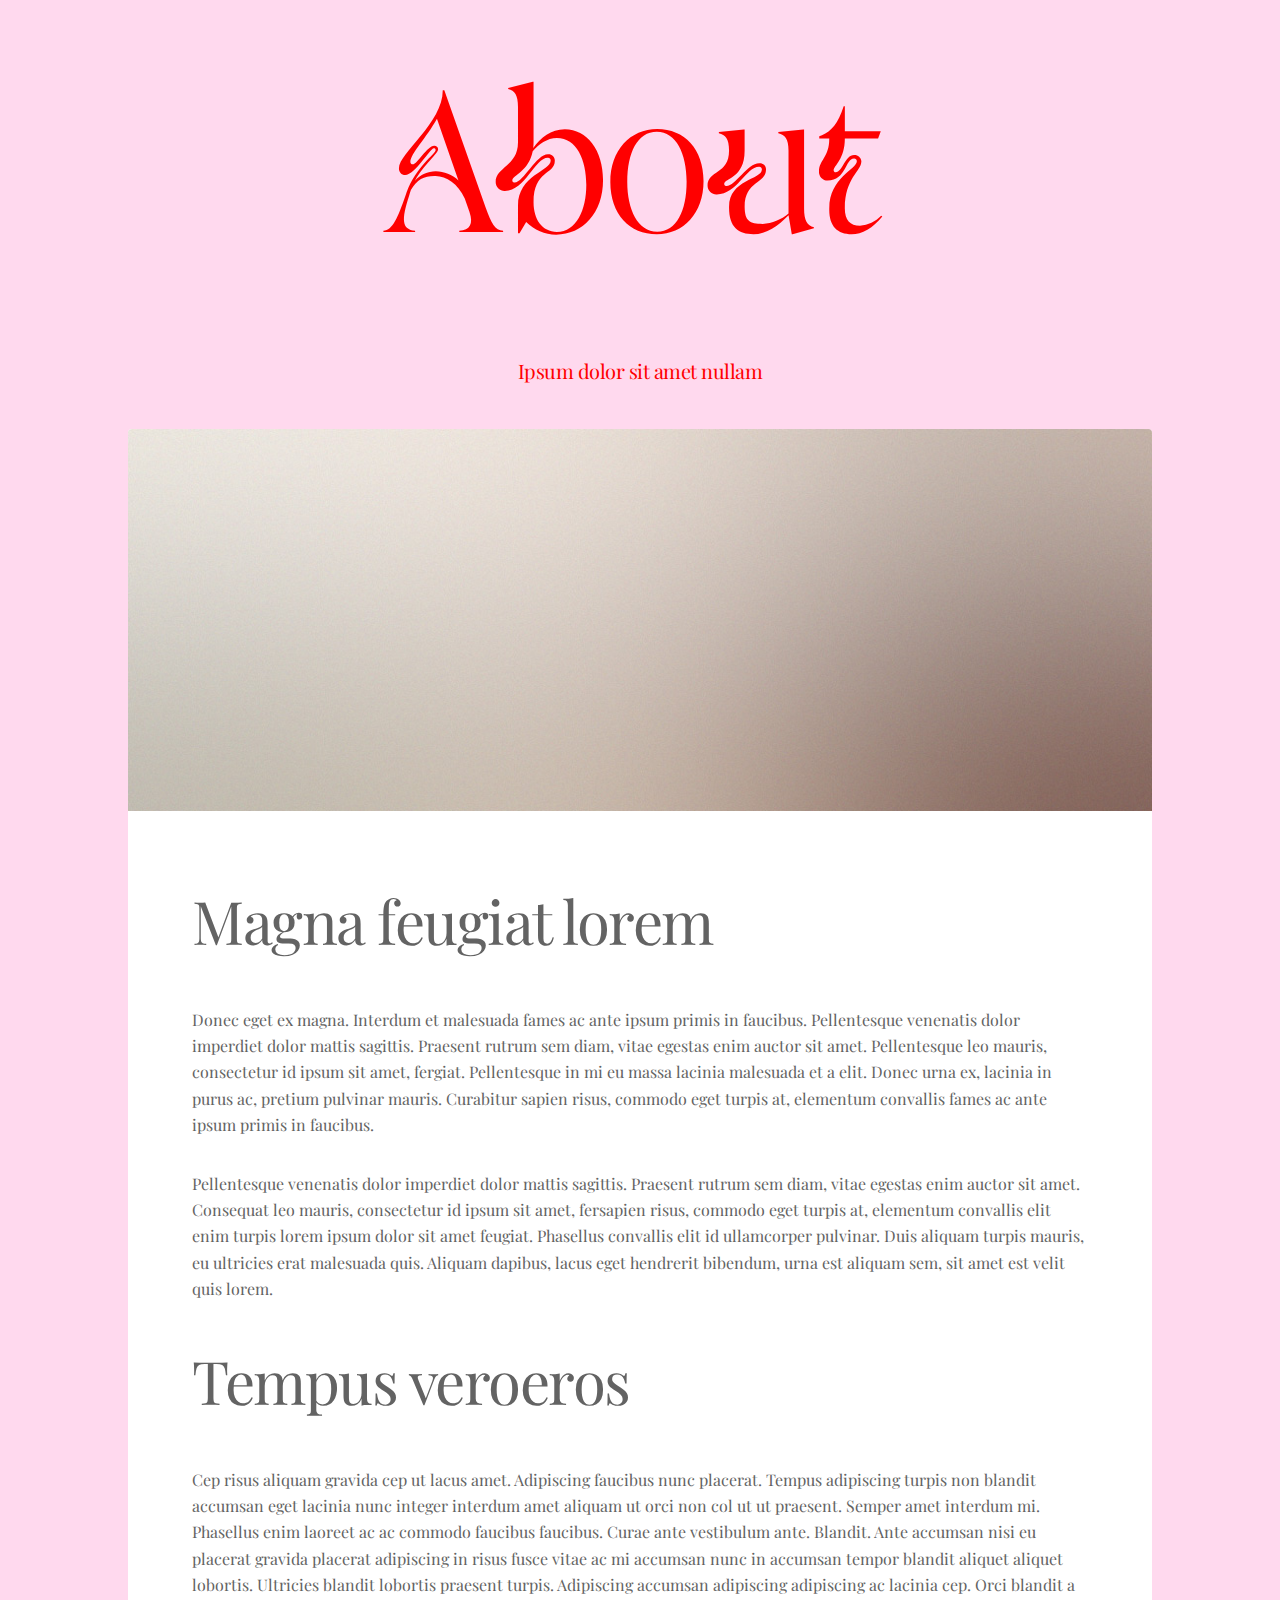
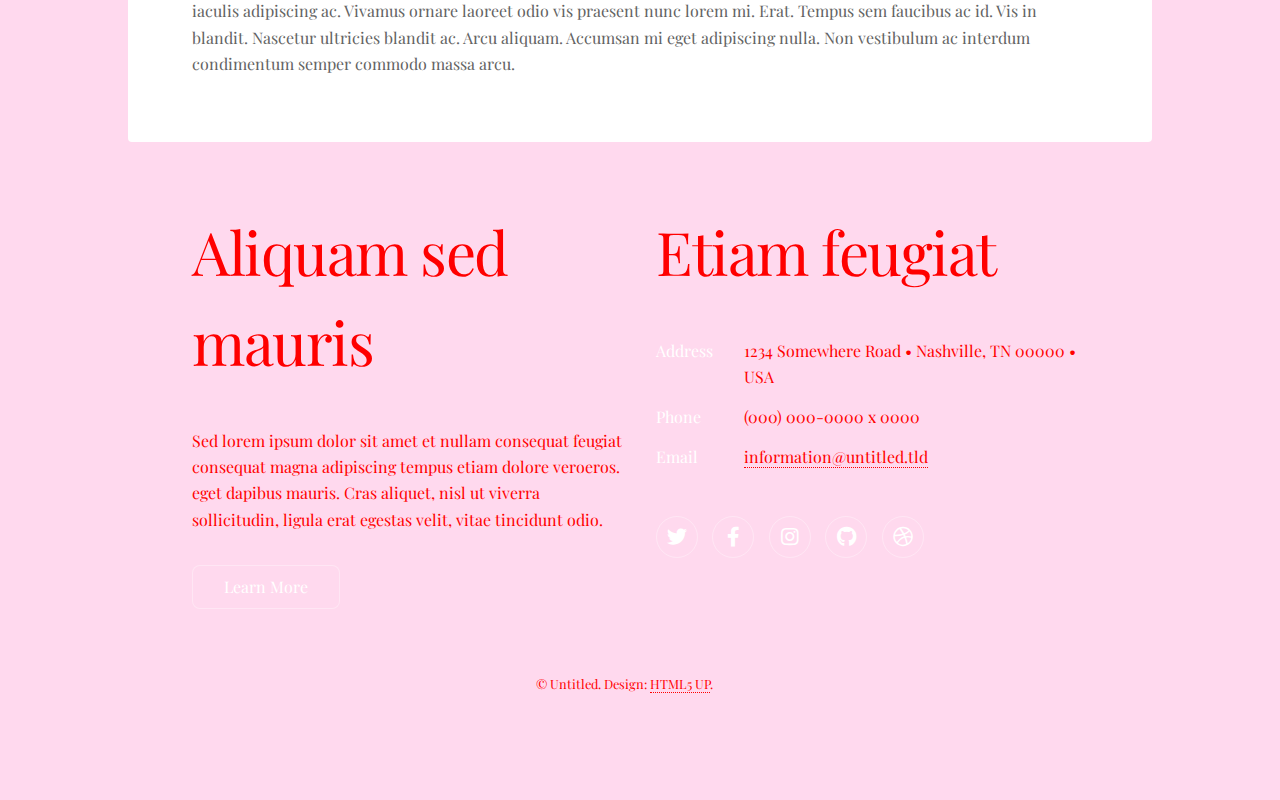
==== about.html @ c5a1861f "Added designs" ====
<!DOCTYPE HTML>
<!--
	Stellar by HTML5 UP
	html5up.net | @ajlkn
	Free for personal and commercial use under the CCA 3.0 license (html5up.net/license)
-->
<html>
	<head>
		<title>Generic - Stellar by HTML5 UP</title>
		<meta charset="utf-8" />
		<meta name="viewport" content="width=device-width, initial-scale=1, user-scalable=no" />
		<link rel="stylesheet" href="assets/css/main.css" />
		<noscript><link rel="stylesheet" href="assets/css/noscript.css" /></noscript>
	</head>
	<body class="is-preload">

		<!-- Wrapper -->
			<div id="wrapper">

				<!-- Header -->
					<header id="header">
						<h1>About</h1>
						<p>Ipsum dolor sit amet nullam</p>
					</header>

				<!-- Main -->
					<div id="main">

						<!-- Content -->
							<section id="content" class="main">
								<span class="image main"><img src="images/pic04.jpg" alt="" /></span>
								<h2>Magna feugiat lorem</h2>
								<p>Donec eget ex magna. Interdum et malesuada fames ac ante ipsum primis in faucibus. Pellentesque venenatis dolor imperdiet dolor mattis sagittis. Praesent rutrum sem diam, vitae egestas enim auctor sit amet. Pellentesque leo mauris, consectetur id ipsum sit amet, fergiat. Pellentesque in mi eu massa lacinia malesuada et a elit. Donec urna ex, lacinia in purus ac, pretium pulvinar mauris. Curabitur sapien risus, commodo eget turpis at, elementum convallis fames ac ante ipsum primis in faucibus.</p>
								<p>Pellentesque venenatis dolor imperdiet dolor mattis sagittis. Praesent rutrum sem diam, vitae egestas enim auctor sit amet. Consequat leo mauris, consectetur id ipsum sit amet, fersapien risus, commodo eget turpis at, elementum convallis elit enim turpis lorem ipsum dolor sit amet feugiat. Phasellus convallis elit id ullamcorper pulvinar. Duis aliquam turpis mauris, eu ultricies erat malesuada quis. Aliquam dapibus, lacus eget hendrerit bibendum, urna est aliquam sem, sit amet est velit quis lorem.</p>
								<h2>Tempus veroeros</h2>
								<p>Cep risus aliquam gravida cep ut lacus amet. Adipiscing faucibus nunc placerat. Tempus adipiscing turpis non blandit accumsan eget lacinia nunc integer interdum amet aliquam ut orci non col ut ut praesent. Semper amet interdum mi. Phasellus enim laoreet ac ac commodo faucibus faucibus. Curae ante vestibulum ante. Blandit. Ante accumsan nisi eu placerat gravida placerat adipiscing in risus fusce vitae ac mi accumsan nunc in accumsan tempor blandit aliquet aliquet lobortis. Ultricies blandit lobortis praesent turpis. Adipiscing accumsan adipiscing adipiscing ac lacinia cep. Orci blandit a iaculis adipiscing ac. Vivamus ornare laoreet odio vis praesent nunc lorem mi. Erat. Tempus sem faucibus ac id. Vis in blandit. Nascetur ultricies blandit ac. Arcu aliquam. Accumsan mi eget adipiscing nulla. Non vestibulum ac interdum condimentum semper commodo massa arcu.</p>
							</section>

					</div>

				<!-- Footer -->
					<footer id="footer">
						<section>
							<h2>Aliquam sed mauris</h2>
							<p>Sed lorem ipsum dolor sit amet et nullam consequat feugiat consequat magna adipiscing tempus etiam dolore veroeros. eget dapibus mauris. Cras aliquet, nisl ut viverra sollicitudin, ligula erat egestas velit, vitae tincidunt odio.</p>
							<ul class="actions">
								<li><a href="#" class="button">Learn More</a></li>
							</ul>
						</section>
						<section>
							<h2>Etiam feugiat</h2>
							<dl class="alt">
								<dt>Address</dt>
								<dd>1234 Somewhere Road &bull; Nashville, TN 00000 &bull; USA</dd>
								<dt>Phone</dt>
								<dd>(000) 000-0000 x 0000</dd>
								<dt>Email</dt>
								<dd><a href="#">information@untitled.tld</a></dd>
							</dl>
							<ul class="icons">
								<li><a href="#" class="icon brands fa-twitter alt"><span class="label">Twitter</span></a></li>
								<li><a href="#" class="icon brands fa-facebook-f alt"><span class="label">Facebook</span></a></li>
								<li><a href="#" class="icon brands fa-instagram alt"><span class="label">Instagram</span></a></li>
								<li><a href="#" class="icon brands fa-github alt"><span class="label">GitHub</span></a></li>
								<li><a href="#" class="icon brands fa-dribbble alt"><span class="label">Dribbble</span></a></li>
							</ul>
						</section>
						<p class="copyright">&copy; Untitled. Design: <a href="https://html5up.net">HTML5 UP</a>.</p>
					</footer>

			</div>

		<!-- Scripts -->
			<script src="assets/js/jquery.min.js"></script>
			<script src="assets/js/jquery.scrollex.min.js"></script>
			<script src="assets/js/jquery.scrolly.min.js"></script>
			<script src="assets/js/browser.min.js"></script>
			<script src="assets/js/breakpoints.min.js"></script>
			<script src="assets/js/util.js"></script>
			<script src="assets/js/main.js"></script>

	</body>
</html>
---- assets/css/main.css ----
@import url(fontawesome-all.min.css);
@import 'https://fonts.googleapis.com/css?family=Source+Sans+Pro:300,400';
@import "https://fonts.googleapis.com/css?family=Playfair+Display";

@font-face {
	font-family: 'Zighead';
	src: url('/assets/font/Zighead.otf');
  }
/*
	Stellar by HTML5 UP
	html5up.net | @ajlkn
	Free for personal and commercial use under the CCA 3.0 license (html5up.net/license)
*/

html, body, div, span, applet, object,
iframe, h1, h2, h3, h4, h5, h6, p, blockquote,
pre, a, abbr, acronym, address, big, cite,
code, del, dfn, em, img, ins, kbd, q, s, samp,
small, strike, strong, sub, sup, tt, var, b,
u, i, center, dl, dt, dd, ol, ul, li, fieldset,
form, label, legend, table, caption, tbody,
tfoot, thead, tr, th, td, article, aside,
canvas, details, embed, figure, figcaption,
footer, header, hgroup, menu, nav, output, ruby,
section, summary, time, mark, audio, video{
	margin: 0;
	padding: 0;
	border: 0;
	font-size: 100%;
	font: inherit;
	vertical-align: baseline;}

article, aside, details, figcaption, figure,
footer, header, hgroup, menu, nav, section {
	display: block;}

body {
	line-height: 1;
}

ol, ul {
	list-style: none;
}

blockquote, q {
	quotes: none;
}

	blockquote:before, blockquote:after, q:before, q:after {
		content: '';
		content: none;
	}

table {
	border-collapse: collapse;
	border-spacing: 0;
}

body {
	-webkit-text-size-adjust: none;
}

mark {
	background-color: transparent;
	color: red;
}

input::-moz-focus-inner {
	border: 0;
	padding: 0;
}

input, select, textarea {
	-moz-appearance: none;
	-webkit-appearance: none;
	-ms-appearance: none;
	appearance: none;
}

/* Basic */

	@-ms-viewport {
		width: device-width;
	}

	body {
		-ms-overflow-style: scrollbar;
	}

	@media screen and (max-width: 480px) {

		html, body {
			min-width: 320px;
		}

	}

	html {
		box-sizing: border-box;
	}

	*, *:before, *:after {
		box-sizing: inherit;
	}

	body {
		background-color: black;

	}

		body.is-preload *, body.is-preload *:before, body.is-preload *:after {
			-moz-animation: none !important;
			-webkit-animation: none !important;
			-ms-animation: none !important;
			animation: none !important;
			-moz-transition: none !important;
			-webkit-transition: none !important;
			-ms-transition: none !important;
			transition: none !important;
		}

/* Type */

	body {
		background-color: #ffd9ee;
		color: red;
	}

	body, input, select, textarea {
		color: red;
		font-family: "Playfair Display";
		font-size: 17pt;
		font-weight: 300;
		line-height: 1.65;
	}

		@media screen and (max-width: 1680px) {

			body, input, select, textarea {
				color: red;
				font-size: 14pt;
			}

		}

		@media screen and (max-width: 1280px) {

			body, input, select, textarea {
				color: red;
				font-size: 12pt;
			}

		}

		@media screen and (max-width: 360px) {

			body, input, select, textarea {
				color: red;
				font-size: 11pt;
			}

		}

	a {
		-moz-transition: color 0.2s ease, border-bottom 0.2s ease;
		-webkit-transition: color 0.2s ease, border-bottom 0.2s ease;
		-ms-transition: color 0.2s ease, border-bottom 0.2s ease;
		transition: color 0.2s ease, border-bottom 0.2s ease;
		text-decoration: none;
		border-bottom: dotted 1px;
		color: inherit;
	}

		a:hover {
			border-bottom-color: transparent;
		}

	strong, b {
		font-weight: 400;
	}

	em, i {
		font-style: italic;
	}

	p {
		margin: 0 0 2em 0;
	}

		p.content {
			-moz-columns: 20em 2;
			-webkit-columns: 20em 2;
			-ms-columns: 20em 2;
			columns: 20em 2;
			-moz-column-gap: 2em;
			-webkit-column-gap: 2em;
			-ms-column-gap: 2em;
			column-gap: 2em;
			text-align: justify;
		}

	h1, h2, h3, h4, h5, h6 {
		color: red;
		font-weight: 300;
		line-height: 1.5;
		margin: 0 0 0.7em 0;
		letter-spacing: -0.025em;
	}

		h1 a, h2 a, h3 a, h4 a, h5 a, h6 a {
			color: red;
			text-decoration: none;
		}

	h1 {
		color: red;
		font-family: 'Zighead';
		font-size: 200px;
		line-height: 1.2;
	}

	h2 {
		font-size: 60px;

	}

	h3 {
		font-size: 1.25em;
	}

	h4 {
		font-size: 1.1em;
	}

	h5 {
		font-size: 0.9em;
	}

	h6 {
		font-size: 0.7em;
	}

	@media screen and (max-width: 736px) {

		h1 {
			color: red;
			font-size: 2em;
		}

	}

	sub {
		font-size: 0.8em;
		position: relative;
		top: 0.5em;
	}

	sup {
		font-size: 0.8em;
		position: relative;
		top: -0.5em;
	}

	blockquote {
		border-left: solid 4px;
		font-style: italic;
		margin: 0 0 2em 0;
		padding: 0.5em 0 0.5em 2em;
	}

	code {
		border-radius: 8px;
		border: solid 1px;
		font-family: "Courier New", monospace;
		font-size: 0.9em;
		margin: 0 0.25em;
		padding: 0.25em 0.65em;
	}

	pre {
		-webkit-overflow-scrolling: touch;
		font-family: "Courier New", monospace;
		font-size: 0.9em;
		margin: 0 0 2em 0;
	}

		pre code {
			display: block;
			line-height: 1.75;
			padding: 1em 1.5em;
			overflow-x: auto;
		}

	hr {
		border: 0;
		border-bottom: solid 1px;
		margin: 2em 0;
	}

		hr.major {
			margin: 3em 0;
		}

	.align-left {
		text-align: left;
	}

	.align-center {
		text-align: center;
	}

	.align-right {
		text-align: right;
	}

	input, select, textarea {
		color: red;
	}

	a:hover {
		color: red;
	}

	strong, b {
		color: red;
	}

	h1, h2, h3, h4, h5, h6 {
		color: red;
	}

	blockquote {
		border-left-color: red;
	}

	code {
		background: rgba(255, 255, 255, 0.075);
		border-color: rgba(255, 255, 255, 0.35);
	}

	hr {
		border-bottom-color: rgba(255, 255, 255, 0.35);
	}

/* Row */

	.row {
		display: flex;
		flex-wrap: wrap;
		box-sizing: border-box;
		align-items: stretch;
	}

		.row > * {
			box-sizing: border-box;
		}

		.row.gtr-uniform > * > :last-child {
			margin-bottom: 0;
		}

		.row.aln-left {
			justify-content: flex-start;
		}

		.row.aln-center {
			justify-content: center;
		}

		.row.aln-right {
			justify-content: flex-end;
		}

		.row.aln-top {
			align-items: flex-start;
		}

		.row.aln-middle {
			align-items: center;
		}

		.row.aln-bottom {
			align-items: flex-end;
		}

		.row > .imp {
			order: -1;
		}

		.row > .col-1 {
			width: 8.33333%;
		}

		.row > .off-1 {
			margin-left: 8.33333%;
		}

		.row > .col-2 {
			width: 16.66667%;
		}

		.row > .off-2 {
			margin-left: 16.66667%;
		}

		.row > .col-3 {
			width: 25%;
		}

		.row > .off-3 {
			margin-left: 25%;
		}

		.row > .col-4 {
			width: 33.33333%;
		}

		.row > .off-4 {
			margin-left: 33.33333%;
		}

		.row > .col-5 {
			width: 41.66667%;
		}

		.row > .off-5 {
			margin-left: 41.66667%;
		}

		.row > .col-6 {
			width: 50%;
		}

		.row > .off-6 {
			margin-left: 50%;
		}

		.row > .col-7 {
			width: 58.33333%;
		}

		.row > .off-7 {
			margin-left: 58.33333%;
		}

		.row > .col-8 {
			width: 66.66667%;
		}

		.row > .off-8 {
			margin-left: 66.66667%;
		}

		.row > .col-9 {
			width: 75%;
		}

		.row > .off-9 {
			margin-left: 75%;
		}

		.row > .col-10 {
			width: 83.33333%;
		}

		.row > .off-10 {
			margin-left: 83.33333%;
		}

		.row > .col-11 {
			width: 91.66667%;
		}

		.row > .off-11 {
			margin-left: 91.66667%;
		}

		.row > .col-12 {
			width: 100%;
		}

		.row > .off-12 {
			margin-left: 100%;
		}

		.row.gtr-0 {
			margin-top: 0;
			margin-left: 0em;
		}

			.row.gtr-0 > * {
				padding: 0 0 0 0em;
			}

			.row.gtr-0.gtr-uniform {
				margin-top: 0em;
			}

				.row.gtr-0.gtr-uniform > * {
					padding-top: 0em;
				}

		.row.gtr-25 {
			margin-top: 0;
			margin-left: -0.375em;
		}

			.row.gtr-25 > * {
				padding: 0 0 0 0.375em;
			}

			.row.gtr-25.gtr-uniform {
				margin-top: -0.375em;
			}

				.row.gtr-25.gtr-uniform > * {
					padding-top: 0.375em;
				}

		.row.gtr-50 {
			margin-top: 0;
			margin-left: -0.75em;
		}

			.row.gtr-50 > * {
				padding: 0 0 0 0.75em;
			}

			.row.gtr-50.gtr-uniform {
				margin-top: -0.75em;
			}

				.row.gtr-50.gtr-uniform > * {
					padding-top: 0.75em;
				}

		.row {
			margin-top: 0;
			margin-left: -1.5em;
		}

			.row > * {
				padding: 0 0 0 1.5em;
			}

			.row.gtr-uniform {
				margin-top: -1.5em;
			}

				.row.gtr-uniform > * {
					padding-top: 1.5em;
				}

		.row.gtr-150 {
			margin-top: 0;
			margin-left: -2.25em;
		}

			.row.gtr-150 > * {
				padding: 0 0 0 2.25em;
			}

			.row.gtr-150.gtr-uniform {
				margin-top: -2.25em;
			}

				.row.gtr-150.gtr-uniform > * {
					padding-top: 2.25em;
				}

		.row.gtr-200 {
			margin-top: 0;
			margin-left: -3em;
		}

			.row.gtr-200 > * {
				padding: 0 0 0 3em;
			}

			.row.gtr-200.gtr-uniform {
				margin-top: -3em;
			}

				.row.gtr-200.gtr-uniform > * {
					padding-top: 3em;
				}

		@media screen and (max-width: 1680px) {

			.row {
				display: flex;
				flex-wrap: wrap;
				box-sizing: border-box;
				align-items: stretch;
			}

				.row > * {
					box-sizing: border-box;
				}

				.row.gtr-uniform > * > :last-child {
					margin-bottom: 0;
				}

				.row.aln-left {
					justify-content: flex-start;
				}

				.row.aln-center {
					justify-content: center;
				}

				.row.aln-right {
					justify-content: flex-end;
				}

				.row.aln-top {
					align-items: flex-start;
				}

				.row.aln-middle {
					align-items: center;
				}

				.row.aln-bottom {
					align-items: flex-end;
				}

				.row > .imp-xlarge {
					order: -1;
				}

				.row > .col-1-xlarge {
					width: 8.33333%;
				}

				.row > .off-1-xlarge {
					margin-left: 8.33333%;
				}

				.row > .col-2-xlarge {
					width: 16.66667%;
				}

				.row > .off-2-xlarge {
					margin-left: 16.66667%;
				}

				.row > .col-3-xlarge {
					width: 25%;
				}

				.row > .off-3-xlarge {
					margin-left: 25%;
				}

				.row > .col-4-xlarge {
					width: 33.33333%;
				}

				.row > .off-4-xlarge {
					margin-left: 33.33333%;
				}

				.row > .col-5-xlarge {
					width: 41.66667%;
				}

				.row > .off-5-xlarge {
					margin-left: 41.66667%;
				}

				.row > .col-6-xlarge {
					width: 50%;
				}

				.row > .off-6-xlarge {
					margin-left: 50%;
				}

				.row > .col-7-xlarge {
					width: 58.33333%;
				}

				.row > .off-7-xlarge {
					margin-left: 58.33333%;
				}

				.row > .col-8-xlarge {
					width: 66.66667%;
				}

				.row > .off-8-xlarge {
					margin-left: 66.66667%;
				}

				.row > .col-9-xlarge {
					width: 75%;
				}

				.row > .off-9-xlarge {
					margin-left: 75%;
				}

				.row > .col-10-xlarge {
					width: 83.33333%;
				}

				.row > .off-10-xlarge {
					margin-left: 83.33333%;
				}

				.row > .col-11-xlarge {
					width: 91.66667%;
				}

				.row > .off-11-xlarge {
					margin-left: 91.66667%;
				}

				.row > .col-12-xlarge {
					width: 100%;
				}

				.row > .off-12-xlarge {
					margin-left: 100%;
				}

				.row.gtr-0 {
					margin-top: 0;
					margin-left: 0em;
				}

					.row.gtr-0 > * {
						padding: 0 0 0 0em;
					}

					.row.gtr-0.gtr-uniform {
						margin-top: 0em;
					}

						.row.gtr-0.gtr-uniform > * {
							padding-top: 0em;
						}

				.row.gtr-25 {
					margin-top: 0;
					margin-left: -0.375em;
				}

					.row.gtr-25 > * {
						padding: 0 0 0 0.375em;
					}

					.row.gtr-25.gtr-uniform {
						margin-top: -0.375em;
					}

						.row.gtr-25.gtr-uniform > * {
							padding-top: 0.375em;
						}

				.row.gtr-50 {
					margin-top: 0;
					margin-left: -0.75em;
				}

					.row.gtr-50 > * {
						padding: 0 0 0 0.75em;
					}

					.row.gtr-50.gtr-uniform {
						margin-top: -0.75em;
					}

						.row.gtr-50.gtr-uniform > * {
							padding-top: 0.75em;
						}

				.row {
					margin-top: 0;
					margin-left: -1.5em;
				}

					.row > * {
						padding: 0 0 0 1.5em;
					}

					.row.gtr-uniform {
						margin-top: -1.5em;
					}

						.row.gtr-uniform > * {
							padding-top: 1.5em;
						}

				.row.gtr-150 {
					margin-top: 0;
					margin-left: -2.25em;
				}

					.row.gtr-150 > * {
						padding: 0 0 0 2.25em;
					}

					.row.gtr-150.gtr-uniform {
						margin-top: -2.25em;
					}

						.row.gtr-150.gtr-uniform > * {
							padding-top: 2.25em;
						}

				.row.gtr-200 {
					margin-top: 0;
					margin-left: -3em;
				}

					.row.gtr-200 > * {
						padding: 0 0 0 3em;
					}

					.row.gtr-200.gtr-uniform {
						margin-top: -3em;
					}

						.row.gtr-200.gtr-uniform > * {
							padding-top: 3em;
						}

		}

		@media screen and (max-width: 1280px) {

			.row {
				display: flex;
				flex-wrap: wrap;
				box-sizing: border-box;
				align-items: stretch;
			}

				.row > * {
					box-sizing: border-box;
				}

				.row.gtr-uniform > * > :last-child {
					margin-bottom: 0;
				}

				.row.aln-left {
					justify-content: flex-start;
				}

				.row.aln-center {
					justify-content: center;
				}

				.row.aln-right {
					justify-content: flex-end;
				}

				.row.aln-top {
					align-items: flex-start;
				}

				.row.aln-middle {
					align-items: center;
				}

				.row.aln-bottom {
					align-items: flex-end;
				}

				.row > .imp-large {
					order: -1;
				}

				.row > .col-1-large {
					width: 8.33333%;
				}

				.row > .off-1-large {
					margin-left: 8.33333%;
				}

				.row > .col-2-large {
					width: 16.66667%;
				}

				.row > .off-2-large {
					margin-left: 16.66667%;
				}

				.row > .col-3-large {
					width: 25%;
				}

				.row > .off-3-large {
					margin-left: 25%;
				}

				.row > .col-4-large {
					width: 33.33333%;
				}

				.row > .off-4-large {
					margin-left: 33.33333%;
				}

				.row > .col-5-large {
					width: 41.66667%;
				}

				.row > .off-5-large {
					margin-left: 41.66667%;
				}

				.row > .col-6-large {
					width: 50%;
				}

				.row > .off-6-large {
					margin-left: 50%;
				}

				.row > .col-7-large {
					width: 58.33333%;
				}

				.row > .off-7-large {
					margin-left: 58.33333%;
				}

				.row > .col-8-large {
					width: 66.66667%;
				}

				.row > .off-8-large {
					margin-left: 66.66667%;
				}

				.row > .col-9-large {
					width: 75%;
				}

				.row > .off-9-large {
					margin-left: 75%;
				}

				.row > .col-10-large {
					width: 83.33333%;
				}

				.row > .off-10-large {
					margin-left: 83.33333%;
				}

				.row > .col-11-large {
					width: 91.66667%;
				}

				.row > .off-11-large {
					margin-left: 91.66667%;
				}

				.row > .col-12-large {
					width: 100%;
				}

				.row > .off-12-large {
					margin-left: 100%;
				}

				.row.gtr-0 {
					margin-top: 0;
					margin-left: 0em;
				}

					.row.gtr-0 > * {
						padding: 0 0 0 0em;
					}

					.row.gtr-0.gtr-uniform {
						margin-top: 0em;
					}

						.row.gtr-0.gtr-uniform > * {
							padding-top: 0em;
						}

				.row.gtr-25 {
					margin-top: 0;
					margin-left: -0.375em;
				}

					.row.gtr-25 > * {
						padding: 0 0 0 0.375em;
					}

					.row.gtr-25.gtr-uniform {
						margin-top: -0.375em;
					}

						.row.gtr-25.gtr-uniform > * {
							padding-top: 0.375em;
						}

				.row.gtr-50 {
					margin-top: 0;
					margin-left: -0.75em;
				}

					.row.gtr-50 > * {
						padding: 0 0 0 0.75em;
					}

					.row.gtr-50.gtr-uniform {
						margin-top: -0.75em;
					}

						.row.gtr-50.gtr-uniform > * {
							padding-top: 0.75em;
						}

				.row {
					margin-top: 0;
					margin-left: -1.5em;
				}

					.row > * {
						padding: 0 0 0 1.5em;
					}

					.row.gtr-uniform {
						margin-top: -1.5em;
					}

						.row.gtr-uniform > * {
							padding-top: 1.5em;
						}

				.row.gtr-150 {
					margin-top: 0;
					margin-left: -2.25em;
				}

					.row.gtr-150 > * {
						padding: 0 0 0 2.25em;
					}

					.row.gtr-150.gtr-uniform {
						margin-top: -2.25em;
					}

						.row.gtr-150.gtr-uniform > * {
							padding-top: 2.25em;
						}

				.row.gtr-200 {
					margin-top: 0;
					margin-left: -3em;
				}

					.row.gtr-200 > * {
						padding: 0 0 0 3em;
					}

					.row.gtr-200.gtr-uniform {
						margin-top: -3em;
					}

						.row.gtr-200.gtr-uniform > * {
							padding-top: 3em;
						}

		}

		@media screen and (max-width: 980px) {

			.row {
				display: flex;
				flex-wrap: wrap;
				box-sizing: border-box;
				align-items: stretch;
			}

				.row > * {
					box-sizing: border-box;
				}

				.row.gtr-uniform > * > :last-child {
					margin-bottom: 0;
				}

				.row.aln-left {
					justify-content: flex-start;
				}

				.row.aln-center {
					justify-content: center;
				}

				.row.aln-right {
					justify-content: flex-end;
				}

				.row.aln-top {
					align-items: flex-start;
				}

				.row.aln-middle {
					align-items: center;
				}

				.row.aln-bottom {
					align-items: flex-end;
				}

				.row > .imp-medium {
					order: -1;
				}

				.row > .col-1-medium {
					width: 8.33333%;
				}

				.row > .off-1-medium {
					margin-left: 8.33333%;
				}

				.row > .col-2-medium {
					width: 16.66667%;
				}

				.row > .off-2-medium {
					margin-left: 16.66667%;
				}

				.row > .col-3-medium {
					width: 25%;
				}

				.row > .off-3-medium {
					margin-left: 25%;
				}

				.row > .col-4-medium {
					width: 33.33333%;
				}

				.row > .off-4-medium {
					margin-left: 33.33333%;
				}

				.row > .col-5-medium {
					width: 41.66667%;
				}

				.row > .off-5-medium {
					margin-left: 41.66667%;
				}

				.row > .col-6-medium {
					width: 50%;
				}

				.row > .off-6-medium {
					margin-left: 50%;
				}

				.row > .col-7-medium {
					width: 58.33333%;
				}

				.row > .off-7-medium {
					margin-left: 58.33333%;
				}

				.row > .col-8-medium {
					width: 66.66667%;
				}

				.row > .off-8-medium {
					margin-left: 66.66667%;
				}

				.row > .col-9-medium {
					width: 75%;
				}

				.row > .off-9-medium {
					margin-left: 75%;
				}

				.row > .col-10-medium {
					width: 83.33333%;
				}

				.row > .off-10-medium {
					margin-left: 83.33333%;
				}

				.row > .col-11-medium {
					width: 91.66667%;
				}

				.row > .off-11-medium {
					margin-left: 91.66667%;
				}

				.row > .col-12-medium {
					width: 100%;
				}

				.row > .off-12-medium {
					margin-left: 100%;
				}

				.row.gtr-0 {
					margin-top: 0;
					margin-left: 0em;
				}

					.row.gtr-0 > * {
						padding: 0 0 0 0em;
					}

					.row.gtr-0.gtr-uniform {
						margin-top: 0em;
					}

						.row.gtr-0.gtr-uniform > * {
							padding-top: 0em;
						}

				.row.gtr-25 {
					margin-top: 0;
					margin-left: -0.375em;
				}

					.row.gtr-25 > * {
						padding: 0 0 0 0.375em;
					}

					.row.gtr-25.gtr-uniform {
						margin-top: -0.375em;
					}

						.row.gtr-25.gtr-uniform > * {
							padding-top: 0.375em;
						}

				.row.gtr-50 {
					margin-top: 0;
					margin-left: -0.75em;
				}

					.row.gtr-50 > * {
						padding: 0 0 0 0.75em;
					}

					.row.gtr-50.gtr-uniform {
						margin-top: -0.75em;
					}

						.row.gtr-50.gtr-uniform > * {
							padding-top: 0.75em;
						}

				.row {
					margin-top: 0;
					margin-left: -1.5em;
				}

					.row > * {
						padding: 0 0 0 1.5em;
					}

					.row.gtr-uniform {
						margin-top: -1.5em;
					}

						.row.gtr-uniform > * {
							padding-top: 1.5em;
						}

				.row.gtr-150 {
					margin-top: 0;
					margin-left: -2.25em;
				}

					.row.gtr-150 > * {
						padding: 0 0 0 2.25em;
					}

					.row.gtr-150.gtr-uniform {
						margin-top: -2.25em;
					}

						.row.gtr-150.gtr-uniform > * {
							padding-top: 2.25em;
						}

				.row.gtr-200 {
					margin-top: 0;
					margin-left: -3em;
				}

					.row.gtr-200 > * {
						padding: 0 0 0 3em;
					}

					.row.gtr-200.gtr-uniform {
						margin-top: -3em;
					}

						.row.gtr-200.gtr-uniform > * {
							padding-top: 3em;
						}

		}

		@media screen and (max-width: 736px) {

			.row {
				display: flex;
				flex-wrap: wrap;
				box-sizing: border-box;
				align-items: stretch;
			}

				.row > * {
					box-sizing: border-box;
				}

				.row.gtr-uniform > * > :last-child {
					margin-bottom: 0;
				}

				.row.aln-left {
					justify-content: flex-start;
				}

				.row.aln-center {
					justify-content: center;
				}

				.row.aln-right {
					justify-content: flex-end;
				}

				.row.aln-top {
					align-items: flex-start;
				}

				.row.aln-middle {
					align-items: center;
				}

				.row.aln-bottom {
					align-items: flex-end;
				}

				.row > .imp-small {
					order: -1;
				}

				.row > .col-1-small {
					width: 8.33333%;
				}

				.row > .off-1-small {
					margin-left: 8.33333%;
				}

				.row > .col-2-small {
					width: 16.66667%;
				}

				.row > .off-2-small {
					margin-left: 16.66667%;
				}

				.row > .col-3-small {
					width: 25%;
				}

				.row > .off-3-small {
					margin-left: 25%;
				}

				.row > .col-4-small {
					width: 33.33333%;
				}

				.row > .off-4-small {
					margin-left: 33.33333%;
				}

				.row > .col-5-small {
					width: 41.66667%;
				}

				.row > .off-5-small {
					margin-left: 41.66667%;
				}

				.row > .col-6-small {
					width: 50%;
				}

				.row > .off-6-small {
					margin-left: 50%;
				}

				.row > .col-7-small {
					width: 58.33333%;
				}

				.row > .off-7-small {
					margin-left: 58.33333%;
				}

				.row > .col-8-small {
					width: 66.66667%;
				}

				.row > .off-8-small {
					margin-left: 66.66667%;
				}

				.row > .col-9-small {
					width: 75%;
				}

				.row > .off-9-small {
					margin-left: 75%;
				}

				.row > .col-10-small {
					width: 83.33333%;
				}

				.row > .off-10-small {
					margin-left: 83.33333%;
				}

				.row > .col-11-small {
					width: 91.66667%;
				}

				.row > .off-11-small {
					margin-left: 91.66667%;
				}

				.row > .col-12-small {
					width: 100%;
				}

				.row > .off-12-small {
					margin-left: 100%;
				}

				.row.gtr-0 {
					margin-top: 0;
					margin-left: 0em;
				}

					.row.gtr-0 > * {
						padding: 0 0 0 0em;
					}

					.row.gtr-0.gtr-uniform {
						margin-top: 0em;
					}

						.row.gtr-0.gtr-uniform > * {
							padding-top: 0em;
						}

				.row.gtr-25 {
					margin-top: 0;
					margin-left: -0.25em;
				}

					.row.gtr-25 > * {
						padding: 0 0 0 0.25em;
					}

					.row.gtr-25.gtr-uniform {
						margin-top: -0.25em;
					}

						.row.gtr-25.gtr-uniform > * {
							padding-top: 0.25em;
						}

				.row.gtr-50 {
					margin-top: 0;
					margin-left: -0.5em;
				}

					.row.gtr-50 > * {
						padding: 0 0 0 0.5em;
					}

					.row.gtr-50.gtr-uniform {
						margin-top: -0.5em;
					}

						.row.gtr-50.gtr-uniform > * {
							padding-top: 0.5em;
						}

				.row {
					margin-top: 0;
					margin-left: -1em;
				}

					.row > * {
						padding: 0 0 0 1em;
					}

					.row.gtr-uniform {
						margin-top: -1em;
					}

						.row.gtr-uniform > * {
							padding-top: 1em;
						}

				.row.gtr-150 {
					margin-top: 0;
					margin-left: -1.5em;
				}

					.row.gtr-150 > * {
						padding: 0 0 0 1.5em;
					}

					.row.gtr-150.gtr-uniform {
						margin-top: -1.5em;
					}

						.row.gtr-150.gtr-uniform > * {
							padding-top: 1.5em;
						}

				.row.gtr-200 {
					margin-top: 0;
					margin-left: -2em;
				}

					.row.gtr-200 > * {
						padding: 0 0 0 2em;
					}

					.row.gtr-200.gtr-uniform {
						margin-top: -2em;
					}

						.row.gtr-200.gtr-uniform > * {
							padding-top: 2em;
						}

		}

		@media screen and (max-width: 480px) {

			.row {
				display: flex;
				flex-wrap: wrap;
				box-sizing: border-box;
				align-items: stretch;
			}

				.row > * {
					box-sizing: border-box;
				}

				.row.gtr-uniform > * > :last-child {
					margin-bottom: 0;
				}

				.row.aln-left {
					justify-content: flex-start;
				}

				.row.aln-center {
					justify-content: center;
				}

				.row.aln-right {
					justify-content: flex-end;
				}

				.row.aln-top {
					align-items: flex-start;
				}

				.row.aln-middle {
					align-items: center;
				}

				.row.aln-bottom {
					align-items: flex-end;
				}

				.row > .imp-xsmall {
					order: -1;
				}

				.row > .col-1-xsmall {
					width: 8.33333%;
				}

				.row > .off-1-xsmall {
					margin-left: 8.33333%;
				}

				.row > .col-2-xsmall {
					width: 16.66667%;
				}

				.row > .off-2-xsmall {
					margin-left: 16.66667%;
				}

				.row > .col-3-xsmall {
					width: 25%;
				}

				.row > .off-3-xsmall {
					margin-left: 25%;
				}

				.row > .col-4-xsmall {
					width: 33.33333%;
				}

				.row > .off-4-xsmall {
					margin-left: 33.33333%;
				}

				.row > .col-5-xsmall {
					width: 41.66667%;
				}

				.row > .off-5-xsmall {
					margin-left: 41.66667%;
				}

				.row > .col-6-xsmall {
					width: 50%;
				}

				.row > .off-6-xsmall {
					margin-left: 50%;
				}

				.row > .col-7-xsmall {
					width: 58.33333%;
				}

				.row > .off-7-xsmall {
					margin-left: 58.33333%;
				}

				.row > .col-8-xsmall {
					width: 66.66667%;
				}

				.row > .off-8-xsmall {
					margin-left: 66.66667%;
				}

				.row > .col-9-xsmall {
					width: 75%;
				}

				.row > .off-9-xsmall {
					margin-left: 75%;
				}

				.row > .col-10-xsmall {
					width: 83.33333%;
				}

				.row > .off-10-xsmall {
					margin-left: 83.33333%;
				}

				.row > .col-11-xsmall {
					width: 91.66667%;
				}

				.row > .off-11-xsmall {
					margin-left: 91.66667%;
				}

				.row > .col-12-xsmall {
					width: 100%;
				}

				.row > .off-12-xsmall {
					margin-left: 100%;
				}

				.row.gtr-0 {
					margin-top: 0;
					margin-left: 0em;
				}

					.row.gtr-0 > * {
						padding: 0 0 0 0em;
					}

					.row.gtr-0.gtr-uniform {
						margin-top: 0em;
					}

						.row.gtr-0.gtr-uniform > * {
							padding-top: 0em;
						}

				.row.gtr-25 {
					margin-top: 0;
					margin-left: -0.3125em;
				}

					.row.gtr-25 > * {
						padding: 0 0 0 0.3125em;
					}

					.row.gtr-25.gtr-uniform {
						margin-top: -0.3125em;
					}

						.row.gtr-25.gtr-uniform > * {
							padding-top: 0.3125em;
						}

				.row.gtr-50 {
					margin-top: 0;
					margin-left: -0.625em;
				}

					.row.gtr-50 > * {
						padding: 0 0 0 0.625em;
					}

					.row.gtr-50.gtr-uniform {
						margin-top: -0.625em;
					}

						.row.gtr-50.gtr-uniform > * {
							padding-top: 0.625em;
						}

				.row {
					margin-top: 0;
					margin-left: -1.25em;
				}

					.row > * {
						padding: 0 0 0 1.25em;
					}

					.row.gtr-uniform {
						margin-top: -1.25em;
					}

						.row.gtr-uniform > * {
							padding-top: 1.25em;
						}

				.row.gtr-150 {
					margin-top: 0;
					margin-left: -1.875em;
				}

					.row.gtr-150 > * {
						padding: 0 0 0 1.875em;
					}

					.row.gtr-150.gtr-uniform {
						margin-top: -1.875em;
					}

						.row.gtr-150.gtr-uniform > * {
							padding-top: 1.875em;
						}

				.row.gtr-200 {
					margin-top: 0;
					margin-left: -2.5em;
				}

					.row.gtr-200 > * {
						padding: 0 0 0 2.5em;
					}

					.row.gtr-200.gtr-uniform {
						margin-top: -2.5em;
					}

						.row.gtr-200.gtr-uniform > * {
							padding-top: 2.5em;
						}

		}

/* Box */

	.box {
		border-radius: 8px;
		border: solid;
		margin-bottom: 2em;
		padding: 1.5em;
	}

		.box > :last-child,
		.box > :last-child > :last-child,
		.box > :last-child > :last-child > :last-child {
			margin-bottom: 0;
		}

		.box.alt {
			border: 0;
			border-radius: 0;
			padding: 0;
		}

	.box {
		border-color: rgba(255, 255, 255, 0.35);
	}

/* Button */

	input[type="submit"],
	input[type="reset"],
	input[type="button"],
	button,
	.button {
		-moz-appearance: none;
		-webkit-appearance: none;
		-ms-appearance: none;
		appearance: none;
		-moz-transition: background-color 0.2s ease-in-out, color 0.2s ease-in-out;
		-webkit-transition: background-color 0.2s ease-in-out, color 0.2s ease-in-out;
		-ms-transition: background-color 0.2s ease-in-out, color 0.2s ease-in-out;
		transition: background-color 0.2s ease-in-out, color 0.2s ease-in-out;
		border-radius: 8px;
		border: 0;
		cursor: pointer;
		display: inline-block;
		font-weight: 300;
		height: 2.75em;
		line-height: 2.75em;
		min-width: 9.25em;
		padding: 0 1.5em;
		text-align: center;
		text-decoration: none;
		white-space: nowrap;
	}

		input[type="submit"].icon,
		input[type="reset"].icon,
		input[type="button"].icon,
		button.icon,
		.button.icon {
			padding-left: 1.35em;
		}

			input[type="submit"].icon:before,
			input[type="reset"].icon:before,
			input[type="button"].icon:before,
			button.icon:before,
			.button.icon:before {
				margin-right: 0.5em;
			}

		input[type="submit"].fit,
		input[type="reset"].fit,
		input[type="button"].fit,
		button.fit,
		.button.fit {
			width: 100%;
		}

		input[type="submit"].small,
		input[type="reset"].small,
		input[type="button"].small,
		button.small,
		.button.small {
			font-size: 0.8em;
		}

		input[type="submit"].large,
		input[type="reset"].large,
		input[type="button"].large,
		button.large,
		.button.large {
			font-size: 1.35em;
		}

		input[type="submit"].disabled, input[type="submit"]:disabled,
		input[type="reset"].disabled,
		input[type="reset"]:disabled,
		input[type="button"].disabled,
		input[type="button"]:disabled,
		button.disabled,
		button:disabled,
		.button.disabled,
		.button:disabled {
			pointer-events: none;
			opacity: 0.25;
		}

		@media screen and (max-width: 736px) {

			input[type="submit"],
			input[type="reset"],
			input[type="button"],
			button,
			.button {
				min-width: 0;
			}

		}

	input[type="submit"],
	input[type="reset"],
	input[type="button"],
	button,
	.button {
		background-color: transparent;
		box-shadow: inset 0 0 0 1px rgba(255, 255, 255, 0.35);
		color: #ffffff !important;
	}

		input[type="submit"]:hover,
		input[type="reset"]:hover,
		input[type="button"]:hover,
		button:hover,
		.button:hover {
			background-color: rgba(255, 255, 255, 0.075);
		}

		input[type="submit"]:active,
		input[type="reset"]:active,
		input[type="button"]:active,
		button:active,
		.button:active {
			background-color: rgba(255, 255, 255, 0.2);
		}

		input[type="submit"].icon:before,
		input[type="reset"].icon:before,
		input[type="button"].icon:before,
		button.icon:before,
		.button.icon:before {
			color: rgba(255, 255, 255, 0.5);
		}

		input[type="submit"].primary,
		input[type="reset"].primary,
		input[type="button"].primary,
		button.primary,
		.button.primary {
			background-color: #8cc9f0;
			color: #ffffff !important;
			box-shadow: none;
		}

			input[type="submit"].primary:hover,
			input[type="reset"].primary:hover,
			input[type="button"].primary:hover,
			button.primary:hover,
			.button.primary:hover {
				background-color: #9acff2;
			}

			input[type="submit"].primary:active,
			input[type="reset"].primary:active,
			input[type="button"].primary:active,
			button.primary:active,
			.button.primary:active {
				background-color: #7ec3ee;
			}

			input[type="submit"].primary.icon:before,
			input[type="reset"].primary.icon:before,
			input[type="button"].primary.icon:before,
			button.primary.icon:before,
			.button.primary.icon:before {
				color: #ffffff !important;
			}

/* Form */

	form {
		margin: 0 0 2em 0;
	}

	label {
		display: block;
		font-size: 0.9em;
		font-weight: 400;
		margin: 0 0 1em 0;
	}

	input[type="text"],
	input[type="password"],
	input[type="email"],
	select,
	textarea {
		-moz-appearance: none;
		-webkit-appearance: none;
		-ms-appearance: none;
		appearance: none;
		border-radius: 8px;
		border: solid 1px;
		color: inherit;
		display: block;
		outline: 0;
		padding: 0 1em;
		text-decoration: none;
		width: 100%;
	}

		input[type="text"]:invalid,
		input[type="password"]:invalid,
		input[type="email"]:invalid,
		select:invalid,
		textarea:invalid {
			box-shadow: none;
		}

	select {
		background-size: 1.25rem;
		background-repeat: no-repeat;
		background-position: calc(100% - 1rem) center;
		height: 2.75em;
		padding-right: 2.75em;
		text-overflow: ellipsis;
	}

		select:focus::-ms-value {
			background-color: transparent;
		}

		select::-ms-expand {
			display: none;
		}

	input[type="text"],
	input[type="password"],
	input[type="email"],
	select {
		height: 2.75em;
	}

	textarea {
		padding: 0.75em 1em;
	}

	input[type="checkbox"],
	input[type="radio"] {
		-moz-appearance: none;
		-webkit-appearance: none;
		-ms-appearance: none;
		appearance: none;
		display: block;
		float: left;
		margin-right: -2em;
		opacity: 0;
		width: 1em;
		z-index: -1;
	}

		input[type="checkbox"] + label,
		input[type="radio"] + label {
			text-decoration: none;
			cursor: pointer;
			display: inline-block;
			font-size: 1em;
			font-weight: 300;
			padding-left: 2.4em;
			padding-right: 0.75em;
			position: relative;
		}

			input[type="checkbox"] + label:before,
			input[type="radio"] + label:before {
				-moz-osx-font-smoothing: grayscale;
				-webkit-font-smoothing: antialiased;
				display: inline-block;
				font-style: normal;
				font-variant: normal;
				text-rendering: auto;
				line-height: 1;
				text-transform: none !important;
				font-family: 'Font Awesome 5 Free';
				font-weight: 900;
			}

			input[type="checkbox"] + label:before,
			input[type="radio"] + label:before {
				border-radius: 8px;
				border: solid 1px;
				content: '';
				display: inline-block;
				font-size: 0.8em;
				height: 2.0625em;
				left: 0;
				line-height: 2.0625em;
				position: absolute;
				text-align: center;
				top: 0;
				width: 2.0625em;
			}

		input[type="checkbox"]:checked + label:before,
		input[type="radio"]:checked + label:before {
			content: '\f00c';
		}

	input[type="checkbox"] + label:before {
		border-radius: 8px;
	}

	input[type="radio"] + label:before {
		border-radius: 100%;
	}

	::-webkit-input-placeholder {
		opacity: 1.0;
	}

	:-moz-placeholder {
		opacity: 1.0;
	}

	::-moz-placeholder {
		opacity: 1.0;
	}

	:-ms-input-placeholder {
		opacity: 1.0;
	}

	label {
		color: #ffffff;
	}

	input[type="text"],
	input[type="password"],
	input[type="email"],
	select,
	textarea {
		background-color: rgba(255, 255, 255, 0.075);
		border-color: rgba(255, 255, 255, 0.35);
	}

		input[type="text"]:focus,
		input[type="password"]:focus,
		input[type="email"]:focus,
		select:focus,
		textarea:focus {
			border-color: #8cc9f0;
			box-shadow: 0 0 0 1px #8cc9f0;
		}

	select {
		background-image: url("data:image/svg+xml;charset=utf8,%3Csvg xmlns='http://www.w3.org/2000/svg' width='40' height='40' preserveAspectRatio='none' viewBox='0 0 40 40'%3E%3Cpath d='M9.4,12.3l10.4,10.4l10.4-10.4c0.2-0.2,0.5-0.4,0.9-0.4c0.3,0,0.6,0.1,0.9,0.4l3.3,3.3c0.2,0.2,0.4,0.5,0.4,0.9 c0,0.4-0.1,0.6-0.4,0.9L20.7,31.9c-0.2,0.2-0.5,0.4-0.9,0.4c-0.3,0-0.6-0.1-0.9-0.4L4.3,17.3c-0.2-0.2-0.4-0.5-0.4-0.9 c0-0.4,0.1-0.6,0.4-0.9l3.3-3.3c0.2-0.2,0.5-0.4,0.9-0.4S9.1,12.1,9.4,12.3z' fill='rgba(255, 255, 255, 0.35)' /%3E%3C/svg%3E");
	}

		select option {
			color: #ffffff;
			background: #935d8c;
		}

	input[type="checkbox"] + label,
	input[type="radio"] + label {
		color: rgba(255, 255, 255, 0.65);
	}

		input[type="checkbox"] + label:before,
		input[type="radio"] + label:before {
			background: rgba(255, 255, 255, 0.075);
			border-color: rgba(255, 255, 255, 0.35);
		}

	input[type="checkbox"]:checked + label:before,
	input[type="radio"]:checked + label:before {
		background-color: #ffffff;
		border-color: #ffffff;
		color: #935d8c;
	}

	input[type="checkbox"]:focus + label:before,
	input[type="radio"]:focus + label:before {
		border-color: #8cc9f0;
		box-shadow: 0 0 0 1px #8cc9f0;
	}

	::-webkit-input-placeholder {
		color: rgba(255, 255, 255, 0.5) !important;
	}

	:-moz-placeholder {
		color: rgba(255, 255, 255, 0.5) !important;
	}

	::-moz-placeholder {
		color: rgba(255, 255, 255, 0.5) !important;
	}

	:-ms-input-placeholder {
		color: rgba(255, 255, 255, 0.5) !important;
	}

	.formerize-placeholder {
		color: rgba(255, 255, 255, 0.5) !important;
	}

/* Icon */

	.icon {
		text-decoration: none;
		-moz-transition: background-color 0.2s ease-in-out, color 0.2s ease-in-out;
		-webkit-transition: background-color 0.2s ease-in-out, color 0.2s ease-in-out;
		-ms-transition: background-color 0.2s ease-in-out, color 0.2s ease-in-out;
		transition: background-color 0.2s ease-in-out, color 0.2s ease-in-out;
		border-bottom: none;
		position: relative;
	}

		.icon:before {
			-moz-osx-font-smoothing: grayscale;
			-webkit-font-smoothing: antialiased;
			display: inline-block;
			font-style: normal;
			font-variant: normal;
			text-rendering: auto;
			line-height: 1;
			text-transform: none !important;
			font-family: 'Font Awesome 5 Free';
			font-weight: 400;
		}

		.icon > .label {
			display: none;
		}

		.icon:before {
			line-height: solid;
		}

		.icon.solid:before {
			font-weight: 900;
		}

		.icon.brands:before {
			font-family: 'Font Awesome 5 Brands';
		}

		.icon.major {
			border: solid 1px;
			display: inline-block;
			border-radius: 100%;
			padding: 0.65em;
			margin: 0 0 2em 0;
			cursor: default;
		}

			.icon.major:before {
				display: inline-block;
				font-size: 6.25rem;
				width: 2.25em;
				height: 2.25em;
				line-height: 2.2em;
				border-radius: 100%;
				border: solid 1px;
				text-align: center;
			}

		.icon.alt {
			display: inline-block;
			border: solid 1px;
			border-radius: 100%;
		}

			.icon.alt:before {
				display: block;
				font-size: 1.25em;
				width: 2em;
				height: 2em;
				text-align: center;
				line-height: 2em;
			}

		.icon.style1 {
			color: #efa8b0;
		}

		.icon.style2 {
			color: #c79cc8;
		}

		.icon.style3 {
			color: #a89cc8;
		}

		.icon.style4 {
			color: #9bb2e1;
		}

		.icon.style5 {
			color: #8cc9f0;
		}

		@media screen and (max-width: 1680px) {

			.icon.major:before {
				font-size: 5.5rem;
			}

		}

		@media screen and (max-width: 1280px) {

			.icon.major:before {
				font-size: 4.75rem;
			}

		}

		@media screen and (max-width: 736px) {

			.icon.major {
				margin: 0 0 1.5em 0;
				padding: 0.35em;
			}

				.icon.major:before {
					font-size: 3.5rem;
				}

		}

	.icon.major {
		border-color: rgba(255, 255, 255, 0.35);
	}

		.icon.major:before {
			border-color: rgba(255, 255, 255, 0.35);
		}

	.icon.alt {
		border-color: rgba(255, 255, 255, 0.35);
		color: #ffffff;
	}

		.icon.alt:hover {
			background-color: rgba(255, 255, 255, 0.075);
		}

		.icon.alt:active {
			background-color: rgba(255, 255, 255, 0.2);
		}

/* Image */

	.image {
		border-radius: 8px;
		border: 0;
		display: inline-block;
		position: relative;
	}

		.image img {
			border-radius: 8px;
			display: block;
		}

		.image.left, .image.right {
			max-width: 40%;
		}

			.image.left img, .image.right img {
				width: 100%;
			}

		.image.left {
			float: left;
			margin: 0 1.5em 1em 0;
			top: 0.25em;
		}

		.image.right {
			float: right;
			margin: 0 0 1em 1.5em;
			top: 0.25em;
		}

		.image.fit {
			display: block;
			margin: 0 0 2em 0;
			width: 100%;
		}

			.image.fit img {
				width: 100%;
			}

		.image.main {
			display: block;
			margin: 0 0 3em 0;
			width: 100%;
		}

			.image.main img {
				width: 100%;
			}

/* List */

	ol {
		list-style: decimal;
		margin: 0 0 2em 0;
		padding-left: 1.25em;
	}

		ol li {
			padding-left: 0.25em;
		}

	ul {
		list-style: disc;
		margin: 0 0 2em 0;
		padding-left: 1em;
	}

		ul li {
			padding-left: 0.5em;
		}

		ul.alt {
			list-style: none;
			padding-left: 0;
		}

			ul.alt li {
				border-top: solid 1px;
				padding: 0.5em 0;
			}

				ul.alt li:first-child {
					border-top: 0;
					padding-top: 0;
				}

	dl {
		margin: 0 0 2em 0;
	}

		dl dt {
			display: block;
			font-weight: 400;
			margin: 0 0 1em 0;
		}

		dl dd {
			margin-left: 2em;
		}

		dl.alt dt {
			display: block;
			width: 3em;
			margin: 0;
			clear: left;
			float: left;
		}

		dl.alt dd {
			margin: 0 0 0.85em 5.5em;
		}

		dl.alt:after {
			content: '';
			display: block;
			clear: both;
		}

	ul.alt li {
		border-top-color: rgba(255, 255, 255, 0.35);
	}

	dl dt {
		color: #ffffff;
	}

/* Actions */

	ul.actions {
		display: -moz-flex;
		display: -webkit-flex;
		display: -ms-flex;
		display: flex;
		cursor: default;
		list-style: none;
		margin-left: -1em;
		padding-left: 0;
	}

		ul.actions li {
			padding: 0 0 0 1em;
			vertical-align: middle;
		}

		ul.actions.special {
			-moz-justify-content: center;
			-webkit-justify-content: center;
			-ms-justify-content: center;
			justify-content: center;
			width: 100%;
			margin-left: 0;
		}

			ul.actions.special li:first-child {
				padding-left: 0;
			}

		ul.actions.stacked {
			-moz-flex-direction: column;
			-webkit-flex-direction: column;
			-ms-flex-direction: column;
			flex-direction: column;
			margin-left: 0;
		}

			ul.actions.stacked li {
				padding: 1.3em 0 0 0;
			}

				ul.actions.stacked li:first-child {
					padding-top: 0;
				}

		ul.actions.fit {
			width: calc(100% + 1em);
		}

			ul.actions.fit li {
				-moz-flex-grow: 1;
				-webkit-flex-grow: 1;
				-ms-flex-grow: 1;
				flex-grow: 1;
				-moz-flex-shrink: 1;
				-webkit-flex-shrink: 1;
				-ms-flex-shrink: 1;
				flex-shrink: 1;
				width: 100%;
			}

				ul.actions.fit li > * {
					width: 100%;
				}

			ul.actions.fit.stacked {
				width: 100%;
			}

		@media screen and (max-width: 480px) {

			ul.actions:not(.fixed) {
				-moz-flex-direction: column;
				-webkit-flex-direction: column;
				-ms-flex-direction: column;
				flex-direction: column;
				margin-left: 0;
				width: 100% !important;
			}

				ul.actions:not(.fixed) li {
					-moz-flex-grow: 1;
					-webkit-flex-grow: 1;
					-ms-flex-grow: 1;
					flex-grow: 1;
					-moz-flex-shrink: 1;
					-webkit-flex-shrink: 1;
					-ms-flex-shrink: 1;
					flex-shrink: 1;
					padding: 1em 0 0 0;
					text-align: center;
					width: 100%;
				}

					ul.actions:not(.fixed) li > * {
						width: 100%;
					}

					ul.actions:not(.fixed) li:first-child {
						padding-top: 0;
					}

					ul.actions:not(.fixed) li input[type="submit"],
					ul.actions:not(.fixed) li input[type="reset"],
					ul.actions:not(.fixed) li input[type="button"],
					ul.actions:not(.fixed) li button,
					ul.actions:not(.fixed) li .button {
						width: 100%;
					}

						ul.actions:not(.fixed) li input[type="submit"].icon:before,
						ul.actions:not(.fixed) li input[type="reset"].icon:before,
						ul.actions:not(.fixed) li input[type="button"].icon:before,
						ul.actions:not(.fixed) li button.icon:before,
						ul.actions:not(.fixed) li .button.icon:before {
							margin-left: -0.5rem;
						}

		}

/* Icons */

	ul.icons {
		cursor: default;
		list-style: none;
		padding-left: 0;
	}

		ul.icons li {
			display: inline-block;
			padding: 0 0.65em 0 0;
		}

			ul.icons li:last-child {
				padding-right: 0 !important;
			}

/* Section/Article */

	section.special, article.special {
		text-align: center;
	}

	header.major {
		margin-bottom: 3em;
	}

		header.major h2 {
			font-size: 2em;
		}

			header.major h2:after {
				display: block;
				content: '';
				width: 3.25em;
				height: 2px;
				margin: 0.7em 0 1em 0;
				border-radius: 2px;
			}

				section.special header.major h2:after, article.special header.major h2:after {
					margin-left: auto;
					margin-right: auto;
				}

		header.major p {
			font-size: 1.25em;
			letter-spacing: -0.025em;
		}

		header.major.special {
			text-align: center;
		}

			header.major.special h2:after {
				margin-left: auto;
				margin-right: auto;
			}

	footer.major {
		margin-top: 3em;
	}

	@media screen and (max-width: 736px) {

		header.major {
			margin-bottom: 0;
		}

			header.major h2 {
				font-size: 1.5em;
			}

			header.major p {
				font-size: 1em;
				letter-spacing: 0;
			}

				header.major p br {
					display: none;
				}

		footer.major {
			margin-top: 0;
		}

	}

	header.major h2:after {
		background-color: rgba(255, 255, 255, 0.35);
	}

/* Table */

	.table-wrapper {
		-webkit-overflow-scrolling: touch;
		overflow-x: auto;
	}

	table {
		margin: 0 0 2em 0;
		width: 100%;
	}

		table tbody tr {
			border: solid 1px;
			border-left: 0;
			border-right: 0;
		}

		table td {
			padding: 0.75em 0.75em;
		}

		table th {
			font-size: 0.9em;
			font-weight: 400;
			padding: 0 0.75em 0.75em 0.75em;
			text-align: left;
		}

		table thead {
			border-bottom: solid 2px;
		}

		table tfoot {
			border-top: solid 2px;
		}

		table.alt {
			border-collapse: separate;
		}

			table.alt tbody tr td {
				border: solid 1px;
				border-left-width: 0;
				border-top-width: 0;
			}

				table.alt tbody tr td:first-child {
					border-left-width: 1px;
				}

			table.alt tbody tr:first-child td {
				border-top-width: 1px;
			}

			table.alt thead {
				border-bottom: 0;
			}

			table.alt tfoot {
				border-top: 0;
			}

	table tbody tr {
		border-color: rgba(255, 255, 255, 0.35);
	}

		table tbody tr:nth-child(2n + 1) {
			background-color: rgba(255, 255, 255, 0.075);
		}

	table th {
		color: #ffffff;
	}

	table thead {
		border-bottom-color: rgba(255, 255, 255, 0.35);
	}

	table tfoot {
		border-top-color: rgba(255, 255, 255, 0.35);
	}

	table.alt tbody tr td {
		border-color: rgba(255, 255, 255, 0.35);
	}

/* Features */

	.features {
		display: -moz-flex;
		display: -webkit-flex;
		display: -ms-flex;
		display: flex;
		-moz-flex-wrap: wrap;
		-webkit-flex-wrap: wrap;
		-ms-flex-wrap: wrap;
		flex-wrap: wrap;
		-moz-justify-content: center;
		-webkit-justify-content: center;
		-ms-justify-content: center;
		justify-content: center;
		width: calc(100% + 2em);
		margin: 0 0 3em -2em;
		padding: 0;
		list-style: none;
	}

		.features li {
			width: calc(33.33333% - 2em);
			margin-left: 2em;
			margin-top: 3em;
			padding: 0;
		}

			.features li:nth-child(1), .features li:nth-child(2), .features li:nth-child(3) {
				margin-top: 0;
			}

			.features li > :last-child {
				margin-bottom: 0;
			}

		@media screen and (max-width: 980px) {

			.features li {
				width: calc(50% - 2em);
			}

				.features li:nth-child(3) {
					margin-top: 3em;
				}

		}

		@media screen and (max-width: 736px) {

			.features {
				width: 100%;
				margin: 0 0 2em 0;
			}

				.features li {
					width: 100%;
					margin-left: 0;
					margin-top: 2em;
				}

					.features li:nth-child(2), .features li:nth-child(3) {
						margin-top: 2em;
					}

		}

/* Statistics */

	.statistics {
		display: -moz-flex;
		display: -webkit-flex;
		display: -ms-flex;
		display: flex;
		width: 100%;
		margin: 0 0 3em 0;
		padding: 0;
		list-style: none;
		cursor: default;
	}

		.statistics li {
			-moz-flex: 1;
			-webkit-flex: 1;
			-ms-flex: 1;
			flex: 1;
			padding: 1.5em;
			color: #ffffff;
			text-align: center;
		}

			.statistics li.style1 {
				background-color: #efa8b0;
			}

			.statistics li.style2 {
				background-color: #c79cc8;
			}

			.statistics li.style3 {
				background-color: #a89cc8;
			}

			.statistics li.style4 {
				background-color: #9bb2e1;
			}

			.statistics li.style5 {
				background-color: #8cc9f0;
			}

			.statistics li strong, .statistics li b {
				display: block;
				font-size: 2em;
				line-height: 1.1;
				color: inherit !important;
				font-weight: 300;
				letter-spacing: -0.025em;
			}

			.statistics li:first-child {
				border-top-left-radius: 8px;
				border-bottom-left-radius: 8px;
			}

			.statistics li:last-child {
				border-top-right-radius: 8px;
				border-bottom-right-radius: 8px;
			}

			.statistics li .icon {
				display: inline-block;
			}

				.statistics li .icon:before {
					font-size: 2.75rem;
					line-height: 1.3;
				}

		@media screen and (max-width: 980px) {

			.statistics li strong, .statistics li b {
				font-size: 1.5em;
			}

		}

		@media screen and (max-width: 736px) {

			.statistics {
				display: block;
				width: 20em;
				max-width: 100%;
				margin: 0 auto 2em auto;
			}

				.statistics li:first-child {
					border-bottom-left-radius: 0;
					border-top-right-radius: 8px;
				}

				.statistics li:last-child {
					border-top-right-radius: 0;
					border-bottom-left-radius: 8px;
				}

				.statistics li .icon:before {
					font-size: 3.75rem;
				}

				.statistics li strong, .statistics li b {
					font-size: 2.5em;
				}

		}

/* Spotlight */

	.spotlight {
		display: -moz-flex;
		display: -webkit-flex;
		display: -ms-flex;
		display: flex;
		-moz-align-items: center;
		-webkit-align-items: center;
		-ms-align-items: center;
		align-items: center;
		margin: 0 0 2em 0;
	}

		.spotlight .content {
			-moz-flex: 1;
			-webkit-flex: 1;
			-ms-flex: 1;
			flex: 1;
		}

			.spotlight .content > :last-child {
				margin-bottom: 0;
			}

			.spotlight .content header.major {
				margin: 0 0 2em 0;
			}

		.spotlight .image {
			display: inline-block;
			margin-left: 4em;
			padding: 0.65em;
			border-radius: 100%;
			border: solid 1px;
		}

			.spotlight .image img {
				display: block;
				border-radius: 100%;
				width: 16em;
			}

		@media screen and (max-width: 980px) {

			.spotlight {
				-moz-flex-direction: column-reverse;
				-webkit-flex-direction: column-reverse;
				-ms-flex-direction: column-reverse;
				flex-direction: column-reverse;
				text-align: center;
			}

				.spotlight .content {
					-moz-flex: 0 1 auto;
					-webkit-flex: 0 1 auto;
					-ms-flex: 0 1 auto;
					flex: 0 1 auto;
					width: 100%;
				}

					.spotlight .content header.major h2:after {
						margin-left: auto;
						margin-right: auto;
					}

					.spotlight .content .actions {
						-moz-justify-content: center;
						-webkit-justify-content: center;
						-ms-justify-content: center;
						justify-content: center;
						width: calc(100% + 1em);
					}

				.spotlight .image {
					-moz-flex: 0 1 auto;
					-webkit-flex: 0 1 auto;
					-ms-flex: 0 1 auto;
					flex: 0 1 auto;
					margin-left: 0;
					margin-bottom: 2em;
				}

		}

		@media screen and (max-width: 736px) {

			.spotlight .image {
				padding: 0.35em;
			}

				.spotlight .image img {
					width: 12em;
				}

		}

	.spotlight .image {
		border-color: rgba(255, 255, 255, 0.35);
	}

/* Header */

	#header {
		padding: 5em 5em 1em 5em ;
		text-align: center;
	}

		#header h1 {
			margin: 0 0 0.25em 0;
		}

		#header p {
			font-size: 1.25em;
			letter-spacing: -0.025em;
		}

		#header.alt {
			padding: 7em 5em 4em 5em ;
		}

			#header.alt h1 {
				font-size: 3.25em;
			}

			#header.alt > * {
				-moz-transition: opacity 3s ease;
				-webkit-transition: opacity 3s ease;
				-ms-transition: opacity 3s ease;
				transition: opacity 3s ease;
				-moz-transition-delay: 0.5s;
				-webkit-transition-delay: 0.5s;
				-ms-transition-delay: 0.5s;
				transition-delay: 0.5s;
				opacity: 1;
			}

			#header.alt .logo {
				-moz-transition: opacity 1.25s ease, -moz-transform 0.5s ease;
				-webkit-transition: opacity 1.25s ease, -webkit-transform 0.5s ease;
				-ms-transition: opacity 1.25s ease, -ms-transform 0.5s ease;
				transition: opacity 1.25s ease, transform 0.5s ease;
				-moz-transition-delay: 0s;
				-webkit-transition-delay: 0s;
				-ms-transition-delay: 0s;
				transition-delay: 0s;
				display: block;
				margin: 0 0 1.5em 0;
			}

				#header.alt .logo img {
					display: block;
					margin: 0 auto;
					max-width: 75%;
				}

		@media screen and (max-width: 1280px) {

			#header {
				padding: 4em 4em 0.1em 4em ;
			}

				#header.alt {
					padding: 6em 4em 3em 4em ;
				}

		}

		@media screen and (max-width: 980px) {

			#header {
				padding: 4em 3em 0.1em 3em ;
			}

				#header.alt {
					padding: 5em 3em 2em 3em ;
				}

		}

		@media screen and (max-width: 736px) {

			#header {
				padding: 3em 2em 0.1em 2em ;
			}

				#header p {
					font-size: 1em;
					letter-spacing: 0;
				}

					#header p br {
						display: none;
					}

				#header.alt {
					padding: 4em 2em 1em 2em ;
				}

					#header.alt h1 {
						font-size: 2.5em;
					}

		}

		@media screen and (max-width: 480px) {

			#header {
				padding: 3em 1.5em 0.1em 1.5em ;
			}

				#header.alt {
					padding: 4em 1.5em 1em 1.5em ;
				}

		}

		@media screen and (max-width: 360px) {

			#header {
				padding: 2.5em 1em 0.1em 1em ;
			}

				#header.alt {
					padding: 3.5em 1em 0.5em 1em ;
				}

		}

		body.is-preload #header.alt > * {
			opacity: 0;
		}

		body.is-preload #header.alt .logo {
			-moz-transform: scale(0.8) rotate(-30deg);
			-webkit-transform: scale(0.8) rotate(-30deg);
			-ms-transform: scale(0.8) rotate(-30deg);
			transform: scale(0.8) rotate(-30deg);
		}

/* Nav */

	#nav {
		-moz-transition: background-color 0.2s ease, border-top-left-radius 0.2s ease, border-top-right-radius 0.2s ease, padding 0.2s ease;
		-webkit-transition: background-color 0.2s ease, border-top-left-radius 0.2s ease, border-top-right-radius 0.2s ease, padding 0.2s ease;
		-ms-transition: background-color 0.2s ease, border-top-left-radius 0.2s ease, border-top-right-radius 0.2s ease, padding 0.2s ease;
		transition: background-color 0.2s ease, border-top-left-radius 0.2s ease, border-top-right-radius 0.2s ease, padding 0.2s ease;
		background-color: #ffffff;
		color: #636363;
		position: absolute;
		width: 64em;
		max-width: calc(100% - 4em);
		padding: 1em;
		background-color: white;
		border-top-left-radius: 0.25em;
		border-top-right-radius: 0.25em;
		cursor: default;
		text-align: center;
	}

		#nav input, #nav select, #nav textarea {
			color: #636363;
		}

		#nav a:hover {
			color: #636363;
		}

		#nav strong, #nav b {
			color: #636363;
		}

		#nav h1, #nav h2, #nav h3, #nav h4, #nav h5, #nav h6 {
			color: #636363;
		}

		#nav blockquote {
			border-left-color: #dddddd;
		}

		#nav code {
			background: rgba(222, 222, 222, 0.25);
			border-color: #dddddd;
		}

		#nav hr {
			border-bottom-color: #dddddd;
		}

		#nav + #main {
			padding-top: 4.25em;
		}

		#nav ul {
			margin: 0;
			padding: 0;
			list-style: none;
		}

			#nav ul li {
				-moz-transition: margin 0.2s ease;
				-webkit-transition: margin 0.2s ease;
				-ms-transition: margin 0.2s ease;
				transition: margin 0.2s ease;
				display: inline-block;
				margin: 0 0.35em;
				padding: 0;
				vertical-align: middle;
			}

				#nav ul li a {
					-moz-transition: font-size 0.2s ease;
					-webkit-transition: font-size 0.2s ease;
					-ms-transition: font-size 0.2s ease;
					transition: font-size 0.2s ease;
					display: inline-block;
					height: 2.25em;
					line-height: 2.25em;
					padding: 0 1.25em;
					border: 0;
					border-radius: 8px;
					box-shadow: inset 0 0 0 1px transparent;
				}

					#nav ul li a:hover {
						background-color: rgba(222, 222, 222, 0.25);
					}

					#nav ul li a.active {
						background-color: #ffffff;
						box-shadow: none;
					}

		#nav.alt {
			position: fixed;
			top: 0;
			padding: 0.5em 1em;
			background-color: rgba(247, 247, 247, 0.95);
			border-top-left-radius: 0;
			border-top-right-radius: 0;
			z-index: 10000;
		}

			#nav.alt ul li {
				margin: 0 0.175em;
			}

				#nav.alt ul li a {
					font-size: 0.9em;
				}

		@media screen and (max-width: 736px) {

			#nav {
				display: none;
			}

				#nav + #main {
					padding-top: 0;
				}

		}

/* Main */

	#main {
		background-color: #ffffff;
		color: #636363;
		border-radius: 0.25em;
	}

		#main input, #main select, #main textarea {
			color: #636363;
		}

		#main a:hover {
			color: #636363;
		}

		#main strong, #main b {
			color: #636363;
		}

		#main h1, #main h2, #main h3, #main h4, #main h5, #main h6 {
			color: #636363;
		}

		#main blockquote {
			border-left-color: #dddddd;
		}

		#main code {
			background: rgba(222, 222, 222, 0.25);
			border-color: #dddddd;
		}

		#main hr {
			border-bottom-color: #dddddd;
		}

		#main .box {
			border-color: #dddddd;
		}

		#main input[type="submit"],
		#main input[type="reset"],
		#main input[type="button"],
		#main button,
		#main .button {
			background-color: transparent;
			box-shadow: inset 0 0 0 1px #dddddd;
			color: #636363 !important;
		}

			#main input[type="submit"]:hover,
			#main input[type="reset"]:hover,
			#main input[type="button"]:hover,
			#main button:hover,
			#main .button:hover {
				background-color: rgba(222, 222, 222, 0.25);
			}

			#main input[type="submit"]:active,
			#main input[type="reset"]:active,
			#main input[type="button"]:active,
			#main button:active,
			#main .button:active {
				background-color: rgba(222, 222, 222, 0.5);
			}

			#main input[type="submit"].icon:before,
			#main input[type="reset"].icon:before,
			#main input[type="button"].icon:before,
			#main button.icon:before,
			#main .button.icon:before {
				color: rgba(99, 99, 99, 0.25);
			}

			#main input[type="submit"].primary,
			#main input[type="reset"].primary,
			#main input[type="button"].primary,
			#main button.primary,
			#main .button.primary {
				background-color: #8cc9f0;
				color: #ffffff !important;
				box-shadow: none;
			}

				#main input[type="submit"].primary:hover,
				#main input[type="reset"].primary:hover,
				#main input[type="button"].primary:hover,
				#main button.primary:hover,
				#main .button.primary:hover {
					background-color: #9acff2;
				}

				#main input[type="submit"].primary:active,
				#main input[type="reset"].primary:active,
				#main input[type="button"].primary:active,
				#main button.primary:active,
				#main .button.primary:active {
					background-color: #7ec3ee;
				}

				#main input[type="submit"].primary.icon:before,
				#main input[type="reset"].primary.icon:before,
				#main input[type="button"].primary.icon:before,
				#main button.primary.icon:before,
				#main .button.primary.icon:before {
					color: #ffffff !important;
				}

		#main label {
			color: #636363;
		}

		#main input[type="text"],
		#main input[type="password"],
		#main input[type="email"],
		#main select,
		#main textarea {
			background-color: rgba(222, 222, 222, 0.25);
			border-color: #dddddd;
		}

			#main input[type="text"]:focus,
			#main input[type="password"]:focus,
			#main input[type="email"]:focus,
			#main select:focus,
			#main textarea:focus {
				border-color: #8cc9f0;
				box-shadow: 0 0 0 1px #8cc9f0;
			}

		#main select {
			background-image: url("data:image/svg+xml;charset=utf8,%3Csvg xmlns='http://www.w3.org/2000/svg' width='40' height='40' preserveAspectRatio='none' viewBox='0 0 40 40'%3E%3Cpath d='M9.4,12.3l10.4,10.4l10.4-10.4c0.2-0.2,0.5-0.4,0.9-0.4c0.3,0,0.6,0.1,0.9,0.4l3.3,3.3c0.2,0.2,0.4,0.5,0.4,0.9 c0,0.4-0.1,0.6-0.4,0.9L20.7,31.9c-0.2,0.2-0.5,0.4-0.9,0.4c-0.3,0-0.6-0.1-0.9-0.4L4.3,17.3c-0.2-0.2-0.4-0.5-0.4-0.9 c0-0.4,0.1-0.6,0.4-0.9l3.3-3.3c0.2-0.2,0.5-0.4,0.9-0.4S9.1,12.1,9.4,12.3z' fill='%23dddddd' /%3E%3C/svg%3E");
		}

			#main select option {
				color: #636363;
				background: #ffffff;
			}

		#main input[type="checkbox"] + label,
		#main input[type="radio"] + label {
			color: #636363;
		}

			#main input[type="checkbox"] + label:before,
			#main input[type="radio"] + label:before {
				background: rgba(222, 222, 222, 0.25);
				border-color: #dddddd;
			}

		#main input[type="checkbox"]:checked + label:before,
		#main input[type="radio"]:checked + label:before {
			background-color: #636363;
			border-color: #636363;
			color: #ffffff;
		}

		#main input[type="checkbox"]:focus + label:before,
		#main input[type="radio"]:focus + label:before {
			border-color: #8cc9f0;
			box-shadow: 0 0 0 1px #8cc9f0;
		}

		#main ::-webkit-input-placeholder {
			color: rgba(99, 99, 99, 0.25) !important;
		}

		#main :-moz-placeholder {
			color: rgba(99, 99, 99, 0.25) !important;
		}

		#main ::-moz-placeholder {
			color: rgba(99, 99, 99, 0.25) !important;
		}

		#main :-ms-input-placeholder {
			color: rgba(99, 99, 99, 0.25) !important;
		}

		#main .formerize-placeholder {
			color: rgba(99, 99, 99, 0.25) !important;
		}

		#main .icon.major {
			border-color: #dddddd;
		}

			#main .icon.major:before {
				border-color: #dddddd;
			}

		#main .icon.alt {
			border-color: #dddddd;
			color: #636363;
		}

			#main .icon.alt:hover {
				background-color: rgba(222, 222, 222, 0.25);
			}

			#main .icon.alt:active {
				background-color: rgba(222, 222, 222, 0.5);
			}

		#main ul.alt li {
			border-top-color: #dddddd;
		}

		#main dl dt {
			color: #636363;
		}

		#main header.major h2:after {
			background-color: #dddddd;
			background-image: -moz-linear-gradient(90deg, #efa8b0, #a89cc8, #8cc9f0);
			background-image: -webkit-linear-gradient(90deg, #efa8b0, #a89cc8, #8cc9f0);
			background-image: -ms-linear-gradient(90deg, #efa8b0, #a89cc8, #8cc9f0);
			background-image: linear-gradient(90deg, #efa8b0, #a89cc8, #8cc9f0);
		}

		#main table tbody tr {
			border-color: #dddddd;
		}

			#main table tbody tr:nth-child(2n + 1) {
				background-color: rgba(222, 222, 222, 0.25);
			}

		#main table th {
			color: #636363;
		}

		#main table thead {
			border-bottom-color: #dddddd;
		}

		#main table tfoot {
			border-top-color: #dddddd;
		}

		#main table.alt tbody tr td {
			border-color: #dddddd;
		}

		#main .spotlight .image {
			border-color: #dddddd;
		}

		#main > .main {
			padding: 5em 5em 3em 5em ;
			border-top: solid 1px #dddddd;
		}

			#main > .main:first-child {
				border-top: 0;
			}

			#main > .main > .image.main:first-child {
				margin: -5em 0 5em -5em;
				width: calc(100% + 10em);
				border-top-right-radius: 0.25em;
				border-top-left-radius: 0.25em;
				border-bottom-right-radius: 0;
				border-bottom-left-radius: 0;
			}

				#main > .main > .image.main:first-child img {
					border-top-right-radius: 0.25em;
					border-top-left-radius: 0.25em;
					border-bottom-right-radius: 0;
					border-bottom-left-radius: 0;
				}

		@media screen and (max-width: 1280px) {

			#main > .main {
				padding: 4em 4em 2em 4em ;
			}

				#main > .main > .image.main:first-child {
					margin: -4em 0 4em -4em;
					width: calc(100% + 8em);
				}

		}

		@media screen and (max-width: 980px) {

			#main > .main {
				padding: 4em 3em 2em 3em ;
			}

				#main > .main > .image.main:first-child {
					margin: -4em 0 4em -3em;
					width: calc(100% + 6em);
				}

		}

		@media screen and (max-width: 736px) {

			#main > .main {
				padding: 3em 2em 1em 2em ;
			}

				#main > .main > .image.main:first-child {
					margin: -3em 0 2em -2em;
					width: calc(100% + 4em);
				}

		}

		@media screen and (max-width: 480px) {

			#main > .main {
				padding: 3em 1.5em 1em 1.5em ;
			}

				#main > .main > .image.main:first-child {
					margin: -3em 0 1.5em -1.5em;
					width: calc(100% + 3em);
				}

		}

		@media screen and (max-width: 360px) {

			#main {
				border-radius: 0;
			}

				#main > .main {
					padding: 2.5em 1em 0.5em 1em ;
				}

					#main > .main > .image.main:first-child {
						margin: -2.5em 0 1.5em -1em;
						width: calc(100% + 2em);
						border-radius: 0;
					}

						#main > .main > .image.main:first-child img {
							border-radius: 0;
						}

		}

/* Footer */

	#footer {
		display: -moz-flex;
		display: -webkit-flex;
		display: -ms-flex;
		display: flex;
		-moz-flex-wrap: wrap;
		-webkit-flex-wrap: wrap;
		-ms-flex-wrap: wrap;
		flex-wrap: wrap;
		padding: 5em 5em 3em 5em ;
		width: calc(100% + 2em);
		margin: 0 0 3em -2em;
	}

		#footer > * {
			width: calc(50% - 2em);
			margin-left: 2em;
		}

		#footer .copyright {
			width: 100%;
			margin: 2.5em 0 2em 0;
			font-size: 0.8em;
			text-align: center;
		}

		@media screen and (max-width: 1280px) {

			#footer {
				padding: 4em 4em 2em 4em ;
			}

		}

		@media screen and (max-width: 980px) {

			#footer {
				padding: 4em 3em 2em 3em ;
				display: block;
				margin: 0 0 3em 0;
				width: 100%;
			}

				#footer > * {
					width: 100%;
					margin-left: 0;
					margin-bottom: 3em;
				}

				#footer .copyright {
					text-align: left;
				}

		}

		@media screen and (max-width: 736px) {

			#footer {
				padding: 3em 2em 1em 2em ;
			}

		}

		@media screen and (max-width: 480px) {

			#footer {
				padding: 3em 1.5em 1em 1.5em ;
			}

		}

		@media screen and (max-width: 480px) {

			#footer {
				padding: 2.5em 1em 0.5em 1em ;
			}

		}

/* Wrapper */

	#wrapper {
		width: 64em;
		max-width: calc(100% - 4em);
		margin: 0 auto;
	}

		@media screen and (max-width: 480px) {

			#wrapper {
				max-width: calc(100% - 2em);
			}

		}

		@media screen and (max-width: 360px) {

			#wrapper {
				max-width: 100%;
			}

		}
---- assets/css/noscript.css ----
/*
	Stellar by HTML5 UP
	html5up.net | @ajlkn
	Free for personal and commercial use under the CCA 3.0 license (html5up.net/license)
*/

/* Header */

	body.is-preload #header.alt > * {
		opacity: 1;
	}

	body.is-preload #header.alt .logo {
		-moz-transform: none;
		-webkit-transform: none;
		-ms-transform: none;
		transform: none;
	}
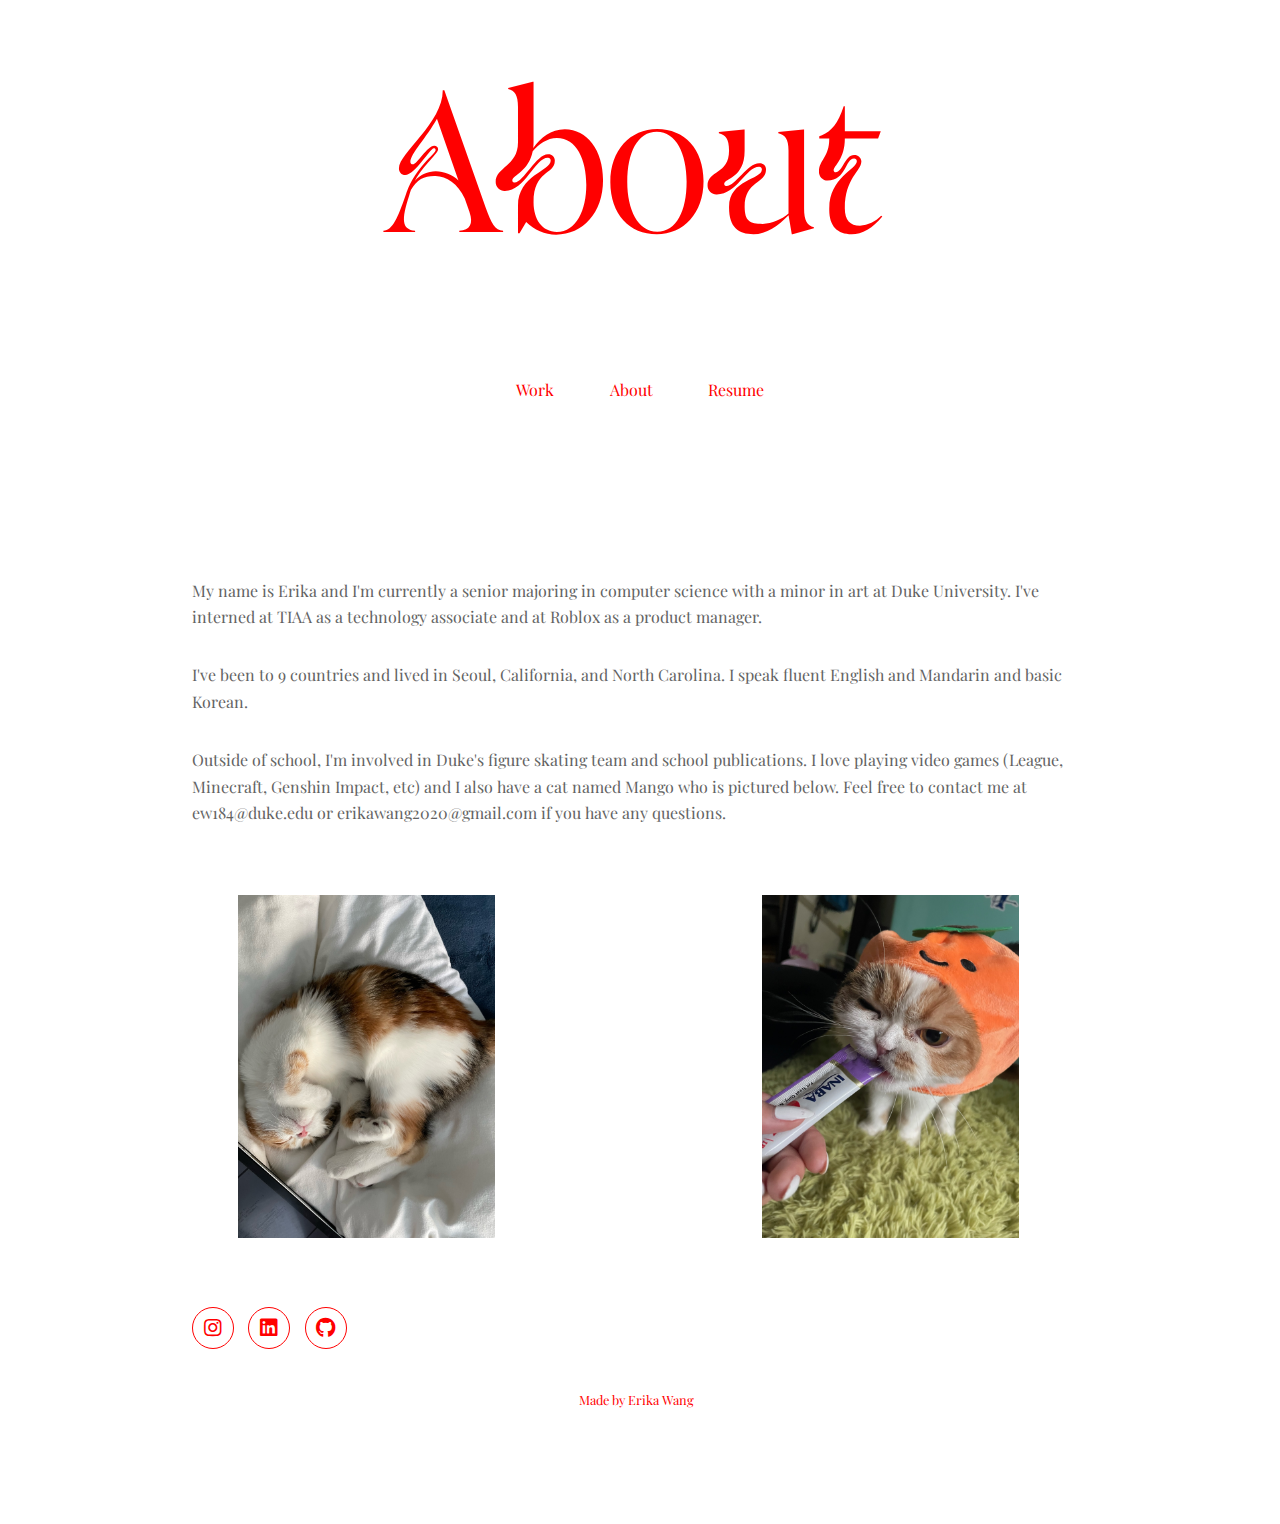
==== commit 8d9dce90: "changed deisgn and added about page" ====
--- a/about.html
+++ b/about.html
@@ -6,10 +6,11 @@
 -->
 <html>
 	<head>
-		<title>Generic - Stellar by HTML5 UP</title>
+		<title>Erika Wang</title>
 		<meta charset="utf-8" />
 		<meta name="viewport" content="width=device-width, initial-scale=1, user-scalable=no" />
 		<link rel="stylesheet" href="assets/css/main.css" />
+		<link rel="stylesheet" href="assets/css/pictureformat.css" />
 		<noscript><link rel="stylesheet" href="assets/css/noscript.css" /></noscript>
 	</head>
 	<body class="is-preload">
@@ -18,57 +19,61 @@
 			<div id="wrapper">
 
 				<!-- Header -->
-					<header id="header">
+	
+					<header id="header">	
 						<h1>About</h1>
-						<p>Ipsum dolor sit amet nullam</p>
 					</header>
+
+				<!-- Nav -->
+				<nav id="nav">
+					<ul>
+						<li><a href="index.html" class="active">Work</a></li>
+						<li><a href="about.html" class="active">About</a></li>
+						<li><a href="resume.html" class="active">Resume</a></li>
+					</ul>
+				</nav>
 
 				<!-- Main -->
 					<div id="main">
 
 						<!-- Content -->
 							<section id="content" class="main">
-								<span class="image main"><img src="images/pic04.jpg" alt="" /></span>
-								<h2>Magna feugiat lorem</h2>
-								<p>Donec eget ex magna. Interdum et malesuada fames ac ante ipsum primis in faucibus. Pellentesque venenatis dolor imperdiet dolor mattis sagittis. Praesent rutrum sem diam, vitae egestas enim auctor sit amet. Pellentesque leo mauris, consectetur id ipsum sit amet, fergiat. Pellentesque in mi eu massa lacinia malesuada et a elit. Donec urna ex, lacinia in purus ac, pretium pulvinar mauris. Curabitur sapien risus, commodo eget turpis at, elementum convallis fames ac ante ipsum primis in faucibus.</p>
-								<p>Pellentesque venenatis dolor imperdiet dolor mattis sagittis. Praesent rutrum sem diam, vitae egestas enim auctor sit amet. Consequat leo mauris, consectetur id ipsum sit amet, fersapien risus, commodo eget turpis at, elementum convallis elit enim turpis lorem ipsum dolor sit amet feugiat. Phasellus convallis elit id ullamcorper pulvinar. Duis aliquam turpis mauris, eu ultricies erat malesuada quis. Aliquam dapibus, lacus eget hendrerit bibendum, urna est aliquam sem, sit amet est velit quis lorem.</p>
-								<h2>Tempus veroeros</h2>
-								<p>Cep risus aliquam gravida cep ut lacus amet. Adipiscing faucibus nunc placerat. Tempus adipiscing turpis non blandit accumsan eget lacinia nunc integer interdum amet aliquam ut orci non col ut ut praesent. Semper amet interdum mi. Phasellus enim laoreet ac ac commodo faucibus faucibus. Curae ante vestibulum ante. Blandit. Ante accumsan nisi eu placerat gravida placerat adipiscing in risus fusce vitae ac mi accumsan nunc in accumsan tempor blandit aliquet aliquet lobortis. Ultricies blandit lobortis praesent turpis. Adipiscing accumsan adipiscing adipiscing ac lacinia cep. Orci blandit a iaculis adipiscing ac. Vivamus ornare laoreet odio vis praesent nunc lorem mi. Erat. Tempus sem faucibus ac id. Vis in blandit. Nascetur ultricies blandit ac. Arcu aliquam. Accumsan mi eget adipiscing nulla. Non vestibulum ac interdum condimentum semper commodo massa arcu.</p>
+								<h3 class="marquee">
+									<span>Lover of cats, art musuems, spotify wrapped, video games, chips and salsa, diy nail art, photography, movie theaters. Lover of cats, art musuems, spotify wrapped, video games, chips and salsa, diy nail art, photography, movie theaters. Lover of cats, art musuems, spotify wrapped, video games, chips and salsa, diy nail art, photography, movie theaters. Lover of cats, art musuems, spotify wrapped, video games, chips and salsa, diy nail art, photography, movie theaters. Lover of cats, art musuems, spotify wrapped, video games, chips and salsa, diy nail art, photography, movie theaters. Lover of cats, art musuems, spotify wrapped, video games, chips and salsa, diy nail art, photography, movie theaters.&nbsp;</span>
+								</h3>
+								<p>My name is Erika and I'm currently a senior majoring in computer science with a minor in art at Duke University. I've interned at TIAA as a technology associate and at Roblox as a product manager.</p>
+								<p>I've been to 9 countries and lived in Seoul, California, and North Carolina. I speak fluent English and Mandarin and basic Korean.</p>
+								<p>Outside of school, I'm involved in Duke's figure skating team and school publications. I love playing video games (League, Minecraft, Genshin Impact, etc) and I also have a cat named Mango who is pictured below. Feel free to contact me at ew184@duke.edu or erikawang2020@gmail.com if you have any questions.</p>															
+								
+						
 							</section>
+
+							<div class="row">
+								<div class="column">
+								  <img src="images/mango1.JPG" style="width:50%" class = "center">
+								</div>
+								<div class="column">
+									<img src="images/mango2.JPG" style="width:50%" class = "center">
+								  </div>
+							  </div>
+							
 
 					</div>
 
-				<!-- Footer -->
-					<footer id="footer">
-						<section>
-							<h2>Aliquam sed mauris</h2>
-							<p>Sed lorem ipsum dolor sit amet et nullam consequat feugiat consequat magna adipiscing tempus etiam dolore veroeros. eget dapibus mauris. Cras aliquet, nisl ut viverra sollicitudin, ligula erat egestas velit, vitae tincidunt odio.</p>
-							<ul class="actions">
-								<li><a href="#" class="button">Learn More</a></li>
-							</ul>
-						</section>
-						<section>
-							<h2>Etiam feugiat</h2>
-							<dl class="alt">
-								<dt>Address</dt>
-								<dd>1234 Somewhere Road &bull; Nashville, TN 00000 &bull; USA</dd>
-								<dt>Phone</dt>
-								<dd>(000) 000-0000 x 0000</dd>
-								<dt>Email</dt>
-								<dd><a href="#">information@untitled.tld</a></dd>
-							</dl>
-							<ul class="icons">
-								<li><a href="#" class="icon brands fa-twitter alt"><span class="label">Twitter</span></a></li>
-								<li><a href="#" class="icon brands fa-facebook-f alt"><span class="label">Facebook</span></a></li>
-								<li><a href="#" class="icon brands fa-instagram alt"><span class="label">Instagram</span></a></li>
-								<li><a href="#" class="icon brands fa-github alt"><span class="label">GitHub</span></a></li>
-								<li><a href="#" class="icon brands fa-dribbble alt"><span class="label">Dribbble</span></a></li>
-							</ul>
-						</section>
-						<p class="copyright">&copy; Untitled. Design: <a href="https://html5up.net">HTML5 UP</a>.</p>
-					</footer>
+			
+			            				<!-- Footer -->
+										<footer id="footer">
+											<section>
+												<ul class="icons">
+													<li><a href="https://www.instagram.com/erika.l.w/" target = "blank" class="icon brands fa-instagram alt"><span class="label">Instagram</span></a></li>
+													<li><a href="https://www.linkedin.com/in/erikawang2024/" target = "blank" class="icon brands fa-linkedin alt"><span class="label">Linkedin</span></a></li>
+													<li><a href="https://github.com/wang-erika?tab=repositories" target = "blank" class="icon brands fa-github alt"><span class="label">GitHub</span></a></li>
 
-			</div>
+												</ul>
+											</section>
+											<p class="copyright"> Made by Erika Wang </a></p>
+										</footer>
+									</div>
 
 		<!-- Scripts -->
 			<script src="assets/js/jquery.min.js"></script>
--- a/assets/css/main.css
+++ b/assets/css/main.css
@@ -6,11 +6,59 @@
 	font-family: 'Zighead';
 	src: url('/assets/font/Zighead.otf');
   }
+
+  @font-face {
+	font-family: 'Romantic';
+	src: url('/assets/romantic/ROMANTIC.TTF');
+  }
+
+  .marquee {
+	margin: 30px auto;
+	white-space: nowrap;
+	overflow: hidden;
+	position: static;
+  }
+  
+  .marquee span {
+	display: inline-block;
+	padding-left: 100%;
+	animation: marquee 50s linear infinite;
+  }
+  
+  .marquee2 span {
+	animation-delay: 2.5s;
+  }
+  
+  @keyframes marquee {
+	0% {
+	  transform: translate(0, 0);
+	}
+	100% {
+	  transform: translate(-100%, 0);
+	}
+  }
+  
 /*
 	Stellar by HTML5 UP
 	html5up.net | @ajlkn
 	Free for personal and commercial use under the CCA 3.0 license (html5up.net/license)
 */
+
+#tagline {
+	margin: 10px;
+	padding: 100x;
+	border: 0;
+	font-size: 100%;
+	text-align: left;
+	color: red;
+	font-family: "Playfair Display";
+	font-size: 20pt;
+	font-weight: 300;
+}
+
+
+
+
 
 html, body, div, span, applet, object,
 iframe, h1, h2, h3, h4, h5, h6, p, blockquote,
@@ -122,7 +170,7 @@
 /* Type */
 
 	body {
-		background-color: #ffd9ee;
+		background-color: white;
 		color: red;
 	}
 
@@ -220,8 +268,8 @@
 	}
 
 	h2 {
-		font-size: 60px;
-
+		font-size: 20px;
+		color: red;
 	}
 
 	h3 {
@@ -271,7 +319,7 @@
 	code {
 		border-radius: 8px;
 		border: solid 1px;
-		font-family: "Courier New", monospace;
+		font-family: "Playfair Display";
 		font-size: 0.9em;
 		margin: 0 0.25em;
 		padding: 0.25em 0.65em;
@@ -318,7 +366,7 @@
 	}
 
 	a:hover {
-		color: red;
+		color: #bfff52;
 	}
 
 	strong, b {
@@ -1952,7 +2000,7 @@
 		input[type="button"]:active,
 		button:active,
 		.button:active {
-			background-color: rgba(255, 255, 255, 0.2);
+			background-color: red;
 		}
 
 		input[type="submit"].icon:before,
@@ -1986,15 +2034,14 @@
 			input[type="button"].primary:active,
 			button.primary:active,
 			.button.primary:active {
-				background-color: #7ec3ee;
-			}
+				background-color: red;}
 
 			input[type="submit"].primary.icon:before,
 			input[type="reset"].primary.icon:before,
 			input[type="button"].primary.icon:before,
 			button.primary.icon:before,
 			.button.primary.icon:before {
-				color: #ffffff !important;
+				color: red !important;
 			}
 
 /* Form */
@@ -2351,24 +2398,26 @@
 		}
 
 	.icon.major {
-		border-color: rgba(255, 255, 255, 0.35);
+		border-color: red;
 	}
 
 		.icon.major:before {
-			border-color: rgba(255, 255, 255, 0.35);
+			border-color: red;
 		}
 
 	.icon.alt {
-		border-color: rgba(255, 255, 255, 0.35);
-		color: #ffffff;
+		border-color: red;
+		color: red;
+		
 	}
 
 		.icon.alt:hover {
-			background-color: rgba(255, 255, 255, 0.075);
+			color: rgba(191, 255, 82);
+			border-color: rgba(191, 255, 82);
 		}
 
 		.icon.alt:active {
-			background-color: rgba(255, 255, 255, 0.2);
+			background-color: red;
 		}
 
 /* Image */
@@ -2377,7 +2426,9 @@
 		border-radius: 8px;
 		border: 0;
 		display: inline-block;
-		position: relative;
+		margin-left: auto;
+		margin-right: auto;
+		position: center;
 	}
 
 		.image img {
@@ -2653,6 +2704,7 @@
 
 		header.major h2 {
 			font-size: 2em;
+			color: red;
 		}
 
 			header.major h2:after {
@@ -2662,8 +2714,8 @@
 				height: 2px;
 				margin: 0.7em 0 1em 0;
 				border-radius: 2px;
-			}
-
+				color: red;
+			}
 				section.special header.major h2:after, article.special header.major h2:after {
 					margin-left: auto;
 					margin-right: auto;
@@ -2713,7 +2765,8 @@
 	}
 
 	header.major h2:after {
-		background-color: rgba(255, 255, 255, 0.35);
+		background-color: black;
+		color: red;
 	}
 
 /* Table */
@@ -3008,17 +3061,29 @@
 				margin: 0 0 2em 0;
 			}
 
+		.spotlight .picture {
+			display: inline-block;
+			margin-left: 0em;
+			padding: 0.65em;
+			border-radius: 0%;
+		}
+			
+			.spotlight .pictureimg {
+				display: block;
+				border-radius: 0%;
+				width: 16em;
+			}
+
 		.spotlight .image {
 			display: inline-block;
 			margin-left: 4em;
 			padding: 0.65em;
-			border-radius: 100%;
-			border: solid 1px;
+			border-radius: 0%;
 		}
 
 			.spotlight .image img {
 				display: block;
-				border-radius: 100%;
+				border-radius: 0%;
 				width: 16em;
 			}
 
@@ -3043,6 +3108,7 @@
 					.spotlight .content header.major h2:after {
 						margin-left: auto;
 						margin-right: auto;
+						color: red;
 					}
 
 					.spotlight .content .actions {
@@ -3226,17 +3292,18 @@
 		-webkit-transition: background-color 0.2s ease, border-top-left-radius 0.2s ease, border-top-right-radius 0.2s ease, padding 0.2s ease;
 		-ms-transition: background-color 0.2s ease, border-top-left-radius 0.2s ease, border-top-right-radius 0.2s ease, padding 0.2s ease;
 		transition: background-color 0.2s ease, border-top-left-radius 0.2s ease, border-top-right-radius 0.2s ease, padding 0.2s ease;
-		background-color: #ffffff;
-		color: #636363;
+		background-color: white;
+		color: red;
 		position: absolute;
 		width: 64em;
 		max-width: calc(100% - 4em);
 		padding: 1em;
-		background-color: white;
+		background-color: pn;
 		border-top-left-radius: 0.25em;
 		border-top-right-radius: 0.25em;
 		cursor: default;
 		text-align: center;
+		
 	}
 
 		#nav input, #nav select, #nav textarea {
@@ -3244,7 +3311,7 @@
 		}
 
 		#nav a:hover {
-			color: #636363;
+			color: #bfff52
 		}
 
 		#nav strong, #nav b {
@@ -3304,11 +3371,10 @@
 				}
 
 					#nav ul li a:hover {
-						background-color: rgba(222, 222, 222, 0.25);
+						color: #bfff52
 					}
 
 					#nav ul li a.active {
-						background-color: #ffffff;
 						box-shadow: none;
 					}
 
@@ -3316,7 +3382,7 @@
 			position: fixed;
 			top: 0;
 			padding: 0.5em 1em;
-			background-color: rgba(247, 247, 247, 0.95);
+			background-color: rgba(255,255,255, 0.75);
 			border-top-left-radius: 0;
 			border-top-right-radius: 0;
 			z-index: 10000;
@@ -3347,15 +3413,15 @@
 	#main {
 		background-color: #ffffff;
 		color: #636363;
-		border-radius: 0.25em;
+		border-radius: 25px;
 	}
 
 		#main input, #main select, #main textarea {
-			color: #636363;
+			color: #ff0000;
 		}
 
 		#main a:hover {
-			color: #636363;
+			color: #bfff52			;
 		}
 
 		#main strong, #main b {
@@ -3364,6 +3430,7 @@
 
 		#main h1, #main h2, #main h3, #main h4, #main h5, #main h6 {
 			color: #636363;
+			color: red;
 		}
 
 		#main blockquote {
@@ -3556,11 +3623,7 @@
 		}
 
 		#main header.major h2:after {
-			background-color: #dddddd;
-			background-image: -moz-linear-gradient(90deg, #efa8b0, #a89cc8, #8cc9f0);
-			background-image: -webkit-linear-gradient(90deg, #efa8b0, #a89cc8, #8cc9f0);
-			background-image: -ms-linear-gradient(90deg, #efa8b0, #a89cc8, #8cc9f0);
-			background-image: linear-gradient(90deg, #efa8b0, #a89cc8, #8cc9f0);
+			background-color: white;
 		}
 
 		#main table tbody tr {
@@ -3713,9 +3776,10 @@
 
 		#footer .copyright {
 			width: 100%;
-			margin: 2.5em 0 2em 0;
 			font-size: 0.8em;
-			text-align: center;
+			padding: 0.65em;
+			margin-left: 2em;
+			text-align:center;
 		}
 
 		@media screen and (max-width: 1280px) {
@@ -3793,4 +3857,5 @@
 				max-width: 100%;
 			}
 
-		}+		}
+	--- a/assets/css/pictureformat.css
+++ b/assets/css/pictureformat.css
@@ -0,0 +1,22 @@
+.row {
+    display: flex;
+  }
+  
+  .column {
+    flex: 33.33%;
+    padding: 5px;
+  }
+
+  .center {
+  display: block;
+  margin-left: auto;
+  margin-right: auto;
+  width: 50%;
+}
+
+  /* Responsive layout - makes the three columns stack on top of each other instead of next to each other */
+@media screen and (max-width: 500px) {
+    .column {
+      width: 100%;
+    }
+  }